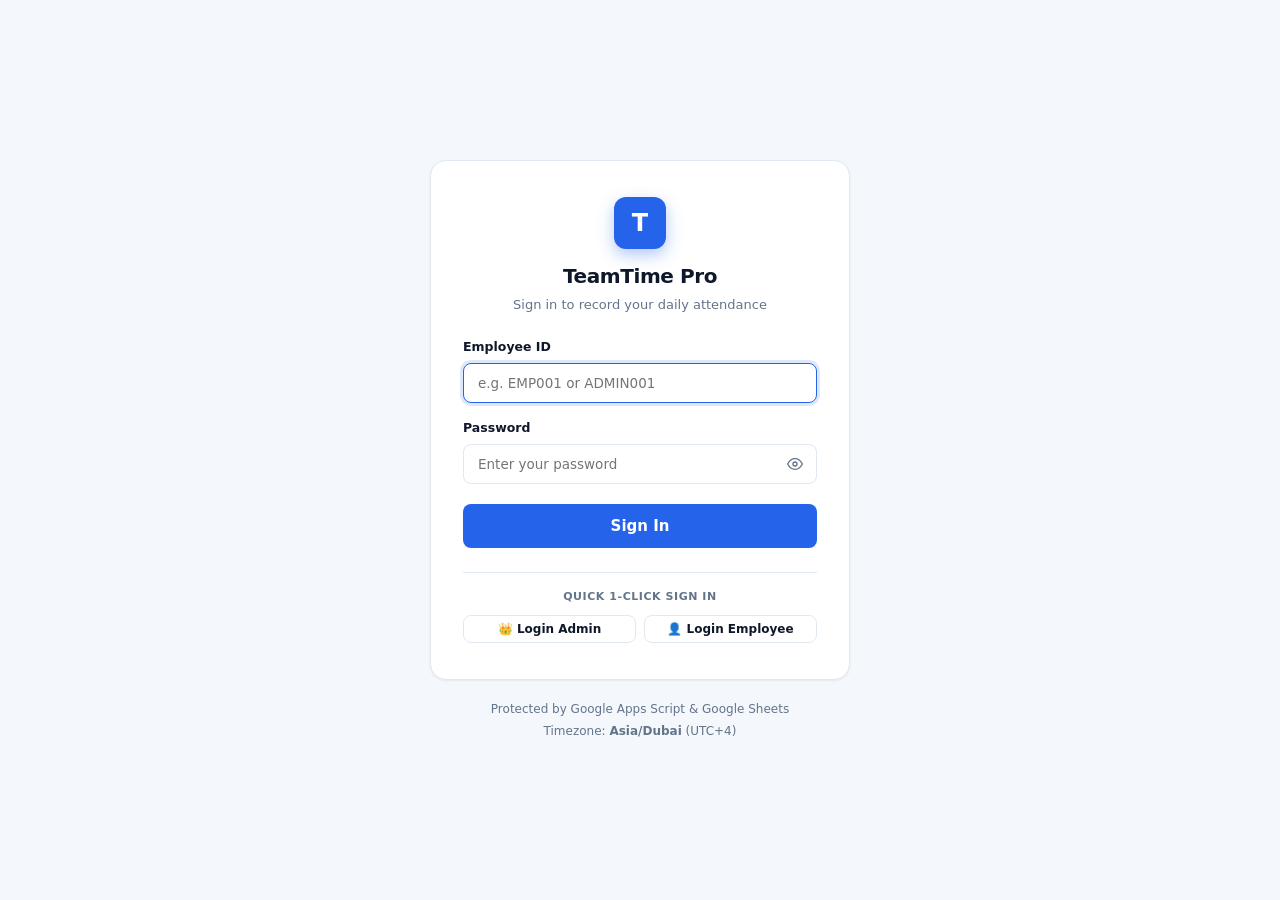
==== index.html @ 84e3328a "Add files via upload" ====
<!DOCTYPE html>
<html lang="en">
<head>
  <meta charset="UTF-8">
  <meta name="viewport" content="width=device-width, initial-scale=1.0">
  <title>Team Login - TeamTime Pro</title>
  <link rel="stylesheet" href="style.css">
</head>
<body class="login-body">
  <div class="login-card-container">
    
    <!-- Apps Script Integration Note -->
    <div id="appsScriptBanner" class="config-banner" style="display:none;">
      <div>
        <strong>Google Apps Script Backend Ready</strong>
        <div style="color:var(--text-muted);font-size:12px;margin-top:2px;">
          Use Admin <code>ADMIN001</code> / <code>AdminPassword@123</code> or Employee <code>EMP001</code> / <code>pass123</code> to test.
        </div>
      </div>
    </div>

    <!-- Main Login Card -->
    <div class="card" id="loginCard">
      <div class="card-body" style="padding: 36px 32px;">
        
        <!-- Logo & Header -->
        <div class="login-header-logo">
          <div class="login-logo-box" id="companyLogo">
            T
          </div>
          <h1>TeamTime Pro</h1>
          <p>Sign in to record your daily attendance</p>
        </div>

        <!-- Error Message Alert -->
        <div id="loginErrorAlert" class="alert-box alert-danger" style="display: none;">
          <svg width="16" height="16" viewBox="0 0 24 24" fill="none" stroke="currentColor" stroke-width="2" stroke-linecap="round" stroke-linejoin="round" style="flex-shrink:0;">
            <circle cx="12" cy="12" r="10"></circle>
            <line x1="12" y1="8" x2="12" y2="12"></line>
            <line x1="12" y1="16" x2="12.01" y2="16"></line>
          </svg>
          <span id="loginErrorMessage">Invalid Employee ID or password</span>
        </div>

        <!-- Login Form -->
        <form id="loginForm" autocomplete="off">
          
          <!-- Employee ID -->
          <div class="form-group">
            <label for="employeeId" class="form-label">Employee ID</label>
            <div class="input-wrapper">
              <input 
                type="text" 
                id="employeeId" 
                name="employeeId" 
                class="form-control" 
                placeholder="e.g. EMP001 or ADMIN001" 
                required 
                autofocus
              >
            </div>
          </div>

          <!-- Password with Show/Hide button -->
          <div class="form-group" style="margin-bottom: 20px;">
            <label for="password" class="form-label">Password</label>
            <div class="input-wrapper">
              <input 
                type="password" 
                id="password" 
                name="password" 
                class="form-control" 
                placeholder="Enter your password" 
                required
              >
              <button 
                type="button" 
                id="togglePasswordBtn" 
                class="input-addon-btn" 
                title="Show/Hide Password"
                aria-label="Toggle password visibility"
              >
                <svg width="16" height="16" viewBox="0 0 24 24" fill="none" stroke="currentColor" stroke-width="2" stroke-linecap="round" stroke-linejoin="round">
                  <path d="M1 12s4-8 11-8 11 8 11 8-4 8-11 8-11-8-11-8z"></path>
                  <circle cx="12" cy="12" r="3"></circle>
                </svg>
              </button>
            </div>
          </div>

          <!-- Submit Button with Loading State -->
          <button type="submit" id="loginSubmitBtn" class="btn btn-primary btn-full btn-lg" style="margin-bottom:16px;">
            <span id="loginBtnSpinner" class="spinner" style="display:none;"></span>
            <span id="loginBtnText">Sign In</span>
          </button>
        </form>

        <!-- Quick 1-Click Demo Login Options -->
        <div style="border-top: 1px solid var(--border-color); padding-top: 16px; margin-top: 8px;">
          <div style="font-size: 11px; font-weight: 700; color: var(--text-muted); text-transform: uppercase; letter-spacing: 0.05em; text-align: center; margin-bottom: 10px;">
            Quick 1-Click Sign In
          </div>
          <div style="display: grid; grid-template-columns: 1fr 1fr; gap: 8px;">
            <button type="button" id="quickLoginAdminBtn" class="btn btn-secondary btn-sm" style="font-size: 12px; justify-content: center;">
              👑 Login Admin
            </button>
            <button type="button" id="quickLoginEmpBtn" class="btn btn-outline btn-sm" style="font-size: 12px; justify-content: center;">
              👤 Login Employee
            </button>
          </div>
        </div>

      </div>
    </div>

    <!-- Secure notice footer -->
    <div style="text-align: center; margin-top: 20px; font-size: 12px; color: var(--text-muted);">
      <span>Protected by Google Apps Script &amp; Google Sheets</span>
      <div style="margin-top: 4px;">Timezone: <strong>Asia/Dubai</strong> (UTC+4)</div>
    </div>

  </div>

  <script src="script.js"></script>
  <script>
    document.addEventListener("DOMContentLoaded", initLoginPage);
  </script>
</body>
</html>
---- style.css ----
/* ==============================================================================
   TEAM ATTENDANCE TRACKER - "GEOMETRIC BALANCE" DESIGN THEME
   Palette: Sidebar #1E293B | Accent #2563EB | Canvas #F4F7FB | Crisp Slate Neutrals
   Typography: Clean sans-serif with font-mono tokens & uppercase geometric labels
   ============================================================================== */

:root {
  /* Geometric Balance Theme Colors */
  --bg-page: #f4f7fb;
  --sidebar-bg: #1e293b;
  --sidebar-border: #334155;
  --sidebar-text: #94a3b8;
  --sidebar-text-hover: #ffffff;
  --sidebar-active-bg: #2563eb;
  --sidebar-active-text: #ffffff;
  
  --primary: #2563eb;
  --primary-hover: #1d4ed8;
  --primary-light: #eff6ff;
  --primary-focus: rgba(37, 99, 235, 0.2);
  --primary-border: #bfdbfe;

  --card-bg: #ffffff;
  --card-border: #e2e8f0;
  --card-header-bg: #f8fafc;
  
  --text-main: #1e293b;
  --text-heading: #0f172a;
  --text-muted: #64748b;
  --text-subtle: #94a3b8;
  
  --border-color: #e2e8f0;
  --border-light: #f1f5f9;
  --border-focus: #2563eb;

  --success: #10b981;
  --success-bg: #ecfdf5;
  --success-border: #a7f3d0;
  --success-text: #065f46;

  --danger: #ef4444;
  --danger-bg: #fef2f2;
  --danger-border: #fecaca;
  --danger-text: #991b1b;

  --warning: #f59e0b;
  --warning-bg: #fffbeb;
  --warning-border: #fde68a;
  --warning-text: #92400e;

  --info: #0284c7;
  --info-bg: #f0f9ff;
  --info-border: #bae6fd;
  --info-text: #075985;

  /* Geometric Radii */
  --radius-xs: 4px;
  --radius-sm: 6px;
  --radius-md: 8px;
  --radius-lg: 12px;
  --radius-xl: 16px;
  --radius-pill: 9999px;

  /* Geometric Shadows */
  --shadow-sm: 0 1px 3px 0 rgba(15, 23, 42, 0.05), 0 1px 2px -1px rgba(15, 23, 42, 0.05);
  --shadow-md: 0 4px 6px -1px rgba(15, 23, 42, 0.07), 0 2px 4px -2px rgba(15, 23, 42, 0.05);
  --shadow-lg: 0 10px 15px -3px rgba(37, 99, 235, 0.15), 0 4px 6px -4px rgba(37, 99, 235, 0.1);
  --shadow-modal: 0 20px 25px -5px rgba(15, 23, 42, 0.15), 0 8px 10px -6px rgba(15, 23, 42, 0.1);

  --font-sans: system-ui, -apple-system, BlinkMacSystemFont, "Segoe UI", Roboto, "Helvetica Neue", Arial, sans-serif;
  --font-mono: ui-monospace, SFMono-Regular, Menlo, Monaco, Consolas, "Liberation Mono", "Courier New", monospace;
  --transition: all 0.16s cubic-bezier(0.4, 0, 0.2, 1);
}

/* Base Reset */
*, *::before, *::after {
  box-sizing: border-box;
  margin: 0;
  padding: 0;
}

html, body {
  min-height: 100vh;
  height: 100%;
  font-family: var(--font-sans);
  background-color: var(--bg-page);
  color: var(--text-main);
  line-height: 1.5;
  font-size: 14px;
  -webkit-font-smoothing: antialiased;
}

a {
  color: var(--primary);
  text-decoration: none;
  transition: var(--transition);
}

a:hover {
  color: var(--primary-hover);
}

button, input, select, textarea {
  font-family: inherit;
  font-size: inherit;
}

/* ==============================================================================
   GEOMETRIC BALANCE LAYOUT: SIDEBAR + MAIN HEADER + CONTENT
   ============================================================================== */

.app-layout {
  display: flex;
  min-height: 100vh;
  width: 100%;
  background-color: var(--bg-page);
}

/* Sidebar Component */
.app-sidebar {
  width: 260px;
  background-color: var(--sidebar-bg);
  display: flex;
  flex-direction: column;
  flex-shrink: 0;
  border-right: 1px solid var(--sidebar-border);
  z-index: 50;
  transition: transform 0.2s ease;
}

.sidebar-brand {
  padding: 24px;
  display: flex;
  align-items: center;
  gap: 12px;
  border-bottom: 1px solid var(--sidebar-border);
}

.brand-icon-box {
  width: 36px;
  height: 36px;
  background-color: var(--primary);
  color: #ffffff;
  border-radius: var(--radius-md);
  display: flex;
  align-items: center;
  justify-content: center;
  font-weight: 700;
  font-size: 16px;
  box-shadow: 0 4px 12px rgba(37, 99, 235, 0.35);
  flex-shrink: 0;
}

.brand-title-group {
  display: flex;
  flex-direction: column;
}

.brand-title {
  color: #ffffff;
  font-weight: 700;
  font-size: 16px;
  letter-spacing: -0.02em;
  line-height: 1.2;
}

.brand-subtitle {
  color: var(--sidebar-text);
  font-size: 11px;
  font-weight: 500;
  letter-spacing: 0.02em;
}

/* Sidebar Navigation */
.sidebar-nav {
  flex: 1;
  padding: 20px 16px;
  display: flex;
  flex-direction: column;
  gap: 6px;
  overflow-y: auto;
}

.sidebar-nav-item,
.admin-nav-tab {
  display: flex;
  align-items: center;
  gap: 12px;
  padding: 10px 14px;
  border-radius: var(--radius-md);
  color: var(--sidebar-text);
  font-weight: 500;
  font-size: 13px;
  background: transparent;
  border: none;
  width: 100%;
  text-align: left;
  cursor: pointer;
  transition: var(--transition);
  text-decoration: none;
}

.sidebar-nav-item:hover,
.admin-nav-tab:hover {
  color: var(--sidebar-text-hover);
  background-color: rgba(255, 255, 255, 0.05);
}

.sidebar-nav-item.active,
.admin-nav-tab.active {
  background-color: var(--sidebar-active-bg);
  color: var(--sidebar-active-text);
  font-weight: 600;
  box-shadow: 0 4px 14px rgba(37, 99, 235, 0.35);
}

/* Geometric Icon Frame Box */
.nav-icon-frame {
  width: 20px;
  height: 20px;
  border: 1.5px solid currentColor;
  border-radius: var(--radius-xs);
  display: flex;
  align-items: center;
  justify-content: center;
  flex-shrink: 0;
  opacity: 0.85;
}

.sidebar-nav-item.active .nav-icon-frame,
.admin-nav-tab.active .nav-icon-frame {
  border-color: rgba(255, 255, 255, 0.6);
  opacity: 1;
}

/* Sidebar Footer / User section */
.sidebar-footer {
  padding: 16px;
  border-top: 1px solid var(--sidebar-border);
  display: flex;
  flex-direction: column;
  gap: 10px;
}

.sidebar-logout-btn {
  display: flex;
  align-items: center;
  justify-content: center;
  gap: 8px;
  width: 100%;
  padding: 9px 12px;
  border: 1px solid rgba(255, 255, 255, 0.15);
  border-radius: var(--radius-md);
  background: transparent;
  color: var(--sidebar-text);
  font-size: 13px;
  font-weight: 500;
  cursor: pointer;
  transition: var(--transition);
}

.sidebar-logout-btn:hover {
  background: rgba(255, 255, 255, 0.08);
  color: #ffffff;
  border-color: rgba(255, 255, 255, 0.3);
}

/* App Main Content Area */
.app-main-pane {
  flex: 1;
  display: flex;
  flex-direction: column;
  min-width: 0;
  overflow-y: auto;
  height: 100vh;
}

/* Topbar Header */
.app-topbar {
  height: 64px;
  background-color: #ffffff;
  border-bottom: 1px solid var(--border-color);
  padding: 0 32px;
  display: flex;
  align-items: center;
  justify-content: space-between;
  position: sticky;
  top: 0;
  z-index: 40;
  flex-shrink: 0;
}

.topbar-left {
  display: flex;
  align-items: center;
  gap: 16px;
}

.topbar-page-title {
  font-size: 18px;
  font-weight: 700;
  color: var(--text-heading);
  letter-spacing: -0.02em;
}

.topbar-right {
  display: flex;
  align-items: center;
  gap: 16px;
}

/* Timezone Pill */
.timezone-pill {
  display: inline-flex;
  align-items: center;
  gap: 6px;
  background-color: var(--border-light);
  border: 1px solid var(--border-color);
  color: var(--text-main);
  font-size: 12px;
  font-weight: 600;
  padding: 5px 12px;
  border-radius: var(--radius-pill);
}

/* Topbar User Profile */
.topbar-user-profile {
  display: flex;
  align-items: center;
  gap: 12px;
}

.user-meta-text {
  text-align: right;
  display: flex;
  flex-direction: column;
}

.user-meta-name {
  font-size: 13px;
  font-weight: 700;
  color: var(--text-heading);
  line-height: 1.2;
}

.user-meta-sub {
  font-size: 11px;
  font-family: var(--font-mono);
  color: var(--text-muted);
}

.user-avatar-disc {
  width: 34px;
  height: 34px;
  border-radius: var(--radius-pill);
  background-color: #e2e8f0;
  color: var(--text-heading);
  font-weight: 700;
  font-size: 13px;
  display: flex;
  align-items: center;
  justify-content: center;
  border: 1px solid #cbd5e1;
}

/* View Switcher Button */
.view-switch-btn {
  display: inline-flex;
  align-items: center;
  gap: 6px;
  padding: 6px 12px;
  background-color: #ffffff;
  border: 1px solid var(--border-color);
  border-radius: var(--radius-md);
  color: var(--text-main);
  font-size: 12px;
  font-weight: 600;
  transition: var(--transition);
}

.view-switch-btn:hover {
  background-color: var(--border-light);
  border-color: #cbd5e1;
}

/* Main Content Workspace */
.main-workspace {
  padding: 28px 32px;
  flex: 1;
  display: flex;
  flex-direction: column;
  gap: 24px;
  max-width: 1440px;
  width: 100%;
  margin: 0 auto;
}

/* Page Section Header */
.page-header {
  display: flex;
  align-items: center;
  justify-content: space-between;
  flex-wrap: wrap;
  gap: 14px;
}

.page-header-title {
  font-size: 22px;
  font-weight: 700;
  color: var(--text-heading);
  letter-spacing: -0.02em;
}

.page-header-subtitle {
  font-size: 13px;
  color: var(--text-muted);
  margin-top: 3px;
}

/* ==============================================================================
   GEOMETRIC METRIC CARDS (4-Column Grid)
   ============================================================================== */

.grid-4 {
  display: grid;
  grid-template-columns: repeat(4, minmax(0, 1fr));
  gap: 20px;
}

.metric-card {
  background-color: #ffffff;
  border: 1px solid var(--card-border);
  border-radius: var(--radius-xl);
  padding: 20px;
  display: flex;
  flex-direction: column;
  justify-content: space-between;
  box-shadow: var(--shadow-sm);
  transition: var(--transition);
}

.metric-card:hover {
  border-color: #cbd5e1;
  box-shadow: var(--shadow-md);
}

.metric-header {
  display: flex;
  align-items: center;
  justify-content: space-between;
  margin-bottom: 12px;
}

.metric-label {
  font-size: 11px;
  font-weight: 700;
  text-transform: uppercase;
  letter-spacing: 0.06em;
  color: var(--text-muted);
}

.metric-icon-small {
  color: var(--text-subtle);
}

.metric-body {
  display: flex;
  align-items: flex-end;
  justify-content: space-between;
}

.metric-value {
  font-size: 30px;
  font-weight: 800;
  color: var(--text-heading);
  letter-spacing: -0.03em;
  line-height: 1;
}

.metric-value-active {
  color: var(--primary);
}

.metric-badge-live {
  display: inline-flex;
  align-items: center;
  gap: 6px;
  font-size: 12px;
  font-weight: 700;
  color: var(--primary);
}

.live-pulse-dot {
  width: 8px;
  height: 8px;
  border-radius: 50%;
  background-color: var(--primary);
  box-shadow: 0 0 0 3px rgba(37, 99, 235, 0.25);
  animation: pulse-dot 1.8s infinite ease-in-out;
}

.metric-subtext {
  font-size: 12px;
  font-weight: 600;
  color: var(--text-muted);
}

.metric-subtext-green {
  color: var(--success);
  font-size: 12px;
  font-weight: 700;
}

/* ==============================================================================
   GEOMETRIC DATA CARDS & TABLES
   ============================================================================== */

.card {
  background-color: #ffffff;
  border: 1px solid var(--card-border);
  border-radius: var(--radius-xl);
  box-shadow: var(--shadow-sm);
  overflow: hidden;
}

.card-header {
  padding: 18px 24px;
  border-bottom: 1px solid var(--border-color);
  display: flex;
  align-items: center;
  justify-content: space-between;
  background-color: #ffffff;
}

.card-title {
  font-size: 15px;
  font-weight: 700;
  color: var(--text-heading);
  display: flex;
  align-items: center;
  gap: 8px;
}

.card-body {
  padding: 24px;
}

/* Table Toolbar / Filters Bar */
.table-toolbar {
  padding: 16px 20px;
  border-bottom: 1px solid var(--border-color);
  display: flex;
  align-items: center;
  justify-content: space-between;
  gap: 16px;
  flex-wrap: wrap;
  background-color: #ffffff;
}

.filters-group {
  display: flex;
  align-items: center;
  gap: 12px;
  flex-wrap: wrap;
  flex: 1;
}

.search-input-box {
  position: relative;
  min-width: 260px;
  max-width: 360px;
  width: 100%;
}

.search-input-box input {
  padding-left: 36px;
}

.search-icon-pos {
  position: absolute;
  left: 12px;
  top: 50%;
  transform: translateY(-50%);
  color: var(--text-muted);
  pointer-events: none;
}

/* Data Table */
.table-responsive {
  width: 100%;
  overflow-x: auto;
}

.data-table {
  width: 100%;
  border-collapse: collapse;
  text-align: left;
  font-size: 13.5px;
}

.data-table thead {
  background-color: var(--card-header-bg);
  position: sticky;
  top: 0;
  z-index: 10;
}

.data-table th {
  padding: 14px 20px;
  font-size: 11px;
  font-weight: 700;
  text-transform: uppercase;
  letter-spacing: 0.05em;
  color: var(--text-muted);
  border-bottom: 1px solid var(--border-color);
  white-space: nowrap;
}

.data-table td {
  padding: 14px 20px;
  border-bottom: 1px solid var(--border-light);
  color: var(--text-main);
  vertical-align: middle;
}

.data-table tbody tr {
  transition: background-color 0.12s ease;
}

.data-table tbody tr:hover {
  background-color: rgba(239, 246, 255, 0.6);
}

.data-table tbody tr:last-child td {
  border-bottom: none;
}

/* Monospace Code Elements */
.font-mono-tag {
  font-family: var(--font-mono);
  font-weight: 600;
  font-size: 13px;
  color: var(--text-heading);
}

/* ==============================================================================
   GEOMETRIC PILLS & STATUS BADGES
   ============================================================================== */

.badge {
  display: inline-flex;
  align-items: center;
  gap: 6px;
  padding: 4px 10px;
  border-radius: var(--radius-pill);
  font-size: 10.5px;
  font-weight: 700;
  text-transform: uppercase;
  letter-spacing: 0.05em;
  white-space: nowrap;
}

.badge-dot {
  width: 6px;
  height: 6px;
  border-radius: 50%;
}

.badge-logged-in {
  background-color: #dbeafe;
  color: #1d4ed8;
}
.badge-logged-in .badge-dot {
  background-color: #2563eb;
  animation: pulse-dot 1.8s infinite ease-in-out;
}

.badge-logged-out {
  background-color: #f1f5f9;
  color: #475569;
}
.badge-logged-out .badge-dot {
  background-color: #94a3b8;
}

.badge-active {
  background-color: #dcfce7;
  color: #15803d;
}
.badge-active .badge-dot {
  background-color: #16a34a;
}

.badge-inactive {
  background-color: #fee2e2;
  color: #b91c1c;
}
.badge-inactive .badge-dot {
  background-color: #dc2626;
}

.badge-role-admin {
  background-color: #f3e8ff;
  color: #7e22ce;
}

.badge-role-employee {
  background-color: #f1f5f9;
  color: #334155;
}

@keyframes pulse-dot {
  0%, 100% { transform: scale(1); opacity: 1; }
  50% { transform: scale(1.3); opacity: 0.7; }
}

/* ==============================================================================
   EMPLOYEE DASHBOARD SPECIFIC CARDS
   ============================================================================== */

.grid-2 {
  display: grid;
  grid-template-columns: repeat(2, minmax(0, 1fr));
  gap: 24px;
}

.status-display-card {
  background-color: #ffffff;
  border: 1px solid var(--card-border);
  border-radius: var(--radius-xl);
  padding: 24px;
  box-shadow: var(--shadow-sm);
  display: flex;
  flex-direction: column;
  justify-content: space-between;
}

.status-card-header-label {
  font-size: 11px;
  font-weight: 700;
  text-transform: uppercase;
  letter-spacing: 0.06em;
  color: var(--text-muted);
  margin-bottom: 12px;
}

.status-indicator-large {
  display: flex;
  align-items: center;
  gap: 12px;
  margin-bottom: 20px;
}

.status-indicator-large .badge {
  font-size: 13px;
  padding: 6px 14px;
}

.status-details-grid {
  display: grid;
  grid-template-columns: 1fr 1fr;
  gap: 16px;
  border-top: 1px solid var(--border-light);
  padding-top: 16px;
  margin-bottom: 20px;
}

.status-detail-item span {
  font-size: 11px;
  font-weight: 600;
  text-transform: uppercase;
  color: var(--text-muted);
  display: block;
}

.status-detail-item strong {
  font-size: 15px;
  font-weight: 700;
  color: var(--text-heading);
  margin-top: 3px;
  display: block;
}

/* Working Timer Dark Geometric Card */
.working-timer-card {
  background-color: #1e293b;
  border: 1px solid #334155;
  color: #ffffff;
  border-radius: var(--radius-xl);
  padding: 24px;
  box-shadow: var(--shadow-md);
  display: flex;
  flex-direction: column;
  justify-content: space-between;
}

.timer-header-label {
  font-size: 11px;
  font-weight: 700;
  text-transform: uppercase;
  letter-spacing: 0.06em;
  color: #94a3b8;
  display: flex;
  align-items: center;
  justify-content: space-between;
}

.timer-digits {
  font-family: var(--font-mono);
  font-size: 44px;
  font-weight: 700;
  color: #ffffff;
  letter-spacing: 0.04em;
  line-height: 1.1;
  margin: 16px 0;
}

.timer-subtext {
  font-size: 12px;
  color: #94a3b8;
  line-height: 1.4;
}

/* ==============================================================================
   GEOMETRIC BUTTONS & FORM CONTROLS
   ============================================================================== */

.btn {
  display: inline-flex;
  align-items: center;
  justify-content: center;
  gap: 8px;
  padding: 9px 18px;
  border-radius: var(--radius-md);
  font-size: 13.5px;
  font-weight: 700;
  cursor: pointer;
  border: 1px solid transparent;
  transition: var(--transition);
  white-space: nowrap;
  text-decoration: none;
}

.btn-primary {
  background-color: var(--primary);
  color: #ffffff;
}

.btn-primary:hover {
  background-color: var(--primary-hover);
  box-shadow: 0 4px 12px rgba(37, 99, 235, 0.35);
}

.btn-secondary {
  background-color: #ffffff;
  border-color: var(--border-color);
  color: var(--text-heading);
}

.btn-secondary:hover {
  background-color: var(--border-light);
  border-color: #cbd5e1;
}

.btn-danger {
  background-color: var(--danger);
  color: #ffffff;
}

.btn-danger:hover {
  background-color: #dc2626;
  box-shadow: 0 4px 12px rgba(239, 68, 68, 0.35);
}

.btn-outline {
  background-color: transparent;
  border-color: var(--border-color);
  color: var(--text-heading);
}

.btn-outline:hover {
  background-color: var(--border-light);
}

.btn-sm {
  padding: 6px 12px;
  font-size: 12px;
}

.btn-lg {
  padding: 12px 24px;
  font-size: 15px;
}

.btn-full {
  width: 100%;
}

.btn:disabled {
  opacity: 0.55;
  cursor: not-allowed;
  pointer-events: none;
}

/* Forms & Inputs */
.form-group {
  margin-bottom: 16px;
}

.form-label {
  display: block;
  font-size: 12.5px;
  font-weight: 700;
  color: var(--text-heading);
  margin-bottom: 6px;
}

.input-wrapper {
  position: relative;
  display: flex;
  align-items: center;
}

.form-control {
  width: 100%;
  height: 40px;
  padding: 8px 14px;
  background-color: #ffffff;
  border: 1px solid var(--border-color);
  border-radius: var(--radius-md);
  color: var(--text-heading);
  font-size: 13.5px;
  outline: none;
  transition: var(--transition);
}

.form-control:focus {
  border-color: var(--primary);
  box-shadow: 0 0 0 3px rgba(37, 99, 235, 0.15);
}

.input-addon-btn {
  position: absolute;
  right: 10px;
  background: transparent;
  border: none;
  color: var(--text-muted);
  cursor: pointer;
  display: flex;
  align-items: center;
  justify-content: center;
  padding: 4px;
}

.input-addon-btn:hover {
  color: var(--text-heading);
}

/* ==============================================================================
   LOGIN PAGE SPECIFIC LAYOUT
   ============================================================================== */

.login-body {
  min-height: 100vh;
  display: flex;
  align-items: center;
  justify-content: center;
  background-color: var(--bg-page);
  padding: 24px;
}

.login-card-container {
  width: 100%;
  max-width: 420px;
}

.login-header-logo {
  text-align: center;
  margin-bottom: 24px;
}

.login-logo-box {
  width: 52px;
  height: 52px;
  background-color: var(--primary);
  color: #ffffff;
  border-radius: var(--radius-lg);
  display: inline-flex;
  align-items: center;
  justify-content: center;
  font-size: 24px;
  font-weight: 700;
  box-shadow: 0 6px 16px rgba(37, 99, 235, 0.35);
  margin-bottom: 12px;
}

.login-header-logo h1 {
  font-size: 20px;
  font-weight: 800;
  color: var(--text-heading);
  letter-spacing: -0.02em;
}

.login-header-logo p {
  font-size: 13px;
  color: var(--text-muted);
  margin-top: 4px;
}

/* Alert Boxes */
.alert-box {
  padding: 12px 16px;
  border-radius: var(--radius-md);
  font-size: 13px;
  margin-bottom: 16px;
  display: flex;
  align-items: flex-start;
  gap: 10px;
  line-height: 1.4;
}

.alert-danger {
  background-color: var(--danger-bg);
  border: 1px solid var(--danger-border);
  color: var(--danger-text);
}

.alert-success {
  background-color: var(--success-bg);
  border: 1px solid var(--success-border);
  color: var(--success-text);
}

.alert-warning {
  background-color: var(--warning-bg);
  border: 1px solid var(--warning-border);
  color: var(--warning-text);
}

.alert-info {
  background-color: var(--info-bg);
  border: 1px solid var(--info-border);
  color: var(--info-text);
}

.config-banner {
  background-color: #ffffff;
  border: 1px solid var(--card-border);
  border-left: 4px solid var(--primary);
  border-radius: var(--radius-md);
  padding: 12px 16px;
  margin-bottom: 20px;
  font-size: 13px;
  box-shadow: var(--shadow-sm);
}

/* Modals */
.modal-backdrop {
  position: fixed;
  inset: 0;
  background: rgba(15, 23, 42, 0.65);
  backdrop-filter: blur(2px);
  display: flex;
  align-items: center;
  justify-content: center;
  padding: 20px;
  z-index: 100;
  opacity: 0;
  visibility: hidden;
  transition: opacity 0.2s ease, visibility 0.2s ease;
}

.modal-backdrop.open {
  opacity: 1;
  visibility: visible;
}

.modal-container {
  background-color: #ffffff;
  border-radius: var(--radius-xl);
  box-shadow: var(--shadow-modal);
  width: 100%;
  max-width: 500px;
  max-height: 90vh;
  display: flex;
  flex-direction: column;
  transform: scale(0.97);
  transition: transform 0.2s ease;
  overflow: hidden;
  border: 1px solid var(--border-color);
}

.modal-backdrop.open .modal-container {
  transform: scale(1);
}

.modal-header {
  padding: 18px 24px;
  border-bottom: 1px solid var(--border-color);
  display: flex;
  align-items: center;
  justify-content: space-between;
}

.modal-header h3 {
  font-size: 16px;
  font-weight: 700;
  color: var(--text-heading);
}

.modal-close-btn {
  background: transparent;
  border: none;
  font-size: 22px;
  line-height: 1;
  color: var(--text-muted);
  cursor: pointer;
  padding: 4px;
}

.modal-close-btn:hover {
  color: var(--text-heading);
}

.modal-body {
  padding: 24px;
  overflow-y: auto;
}

.modal-footer {
  padding: 16px 24px;
  border-top: 1px solid var(--border-color);
  display: flex;
  align-items: center;
  justify-content: flex-end;
  gap: 10px;
  background-color: var(--card-header-bg);
}

/* Spinner */
.spinner {
  display: inline-block;
  width: 16px;
  height: 16px;
  border: 2px solid rgba(255, 255, 255, 0.3);
  border-radius: 50%;
  border-top-color: #ffffff;
  animation: spin 0.7s linear infinite;
}

.spinner-primary {
  border-color: rgba(37, 99, 235, 0.2);
  border-top-color: var(--primary);
}

@keyframes spin {
  to { transform: rotate(360deg); }
}

/* Empty State Box */
.empty-state-box {
  text-align: center;
  padding: 48px 24px;
}

.empty-state-icon {
  font-size: 36px;
  margin-bottom: 12px;
}

.empty-state-box h4 {
  font-size: 15px;
  font-weight: 700;
  color: var(--text-heading);
  margin-bottom: 4px;
}

.empty-state-box p {
  font-size: 13px;
  color: var(--text-muted);
}

/* Mobile Responsive */
@media (max-width: 1024px) {
  .grid-4 {
    grid-template-columns: repeat(2, minmax(0, 1fr));
  }
}

@media (max-width: 768px) {
  .app-layout {
    flex-direction: column;
  }

  .app-sidebar {
    width: 100%;
    border-right: none;
    border-bottom: 1px solid var(--sidebar-border);
  }

  .sidebar-nav {
    flex-direction: row;
    overflow-x: auto;
    padding: 12px 16px;
  }

  .sidebar-footer {
    display: none;
  }

  .app-topbar {
    padding: 0 16px;
  }

  .main-workspace {
    padding: 20px 16px;
  }

  .grid-4, .grid-2 {
    grid-template-columns: 1fr;
  }

  .timezone-pill {
    display: none;
  }
}
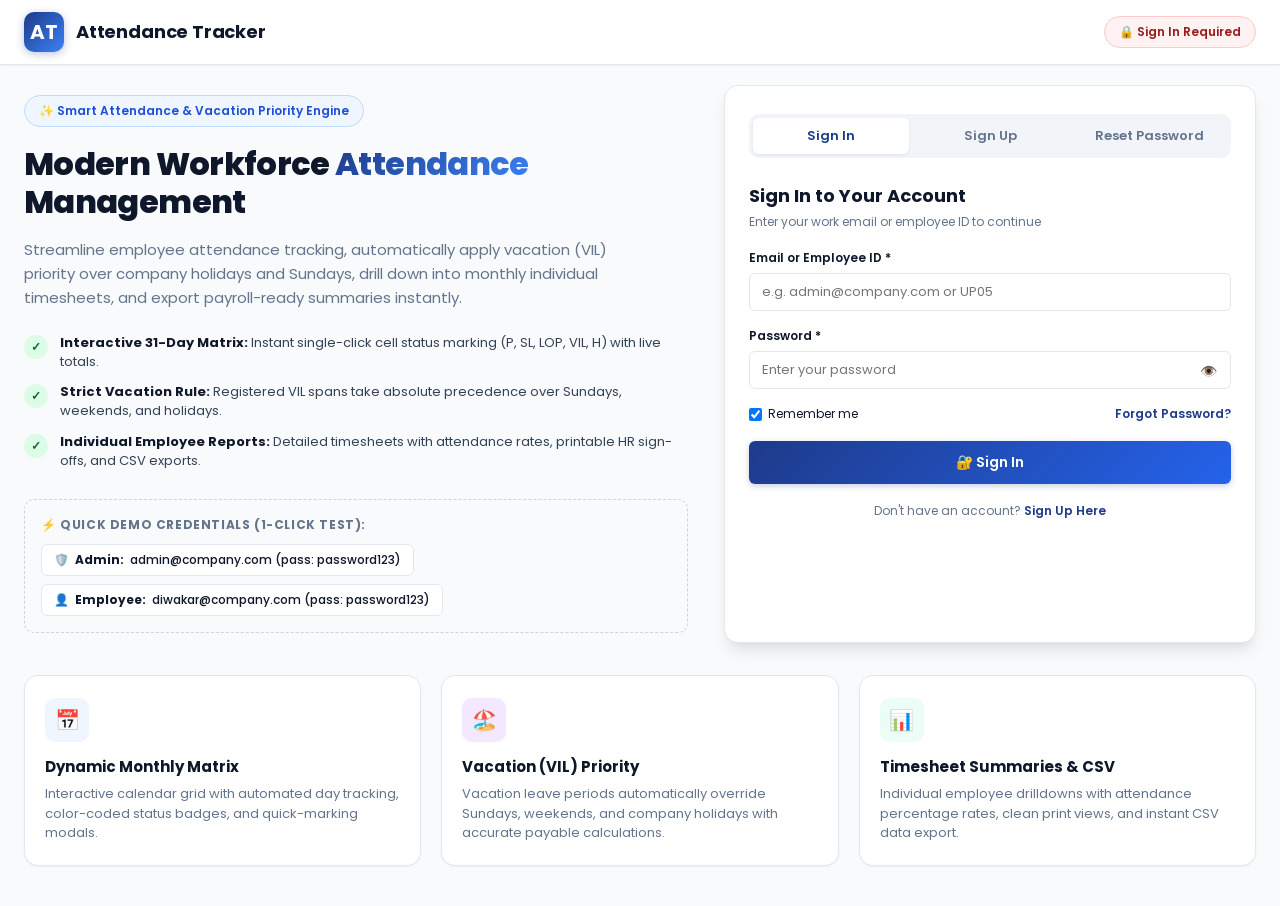
==== commit fd6b9370: "Add files via upload" ====
--- a/index.html
+++ b/index.html
@@ -1,129 +1,738 @@
 <!DOCTYPE html>
 <html lang="en">
 <head>
-  <meta charset="UTF-8">
-  <meta name="viewport" content="width=device-width, initial-scale=1.0">
-  <title>Team Login - TeamTime Pro</title>
-  <link rel="stylesheet" href="style.css">
+  <meta charset="UTF-8" />
+  <meta name="viewport" content="width=device-width, initial-scale=1.0" />
+  <title>Attendance Tracker</title>
+  <meta name="description" content="Employee Attendance Tracker with Vacation Priority, Monthly Matrix, and Payroll Summaries." />
+  
+  <!-- Google Fonts: Poppins -->
+  <link rel="preconnect" href="https://fonts.googleapis.com" />
+  <link rel="preconnect" href="https://fonts.gstatic.com" crossorigin />
+  <link href="https://fonts.googleapis.com/css2?family=Poppins:ital,wght@0,300;0,400;0,500;0,600;0,700;0,800;1,400&display=swap" rel="stylesheet" />
+  
+  <!-- Application Stylesheet -->
+  <link rel="stylesheet" href="style.css" />
 </head>
-<body class="login-body">
-  <div class="login-card-container">
-    
-    <!-- Apps Script Integration Note -->
-    <div id="appsScriptBanner" class="config-banner" style="display:none;">
-      <div>
-        <strong>Google Apps Script Backend Ready</strong>
-        <div style="color:var(--text-muted);font-size:12px;margin-top:2px;">
-          Use Admin <code>ADMIN001</code> / <code>AdminPassword@123</code> or Employee <code>EMP001</code> / <code>pass123</code> to test.
-        </div>
+<body>
+
+  <!-- Toast Container for 3-Second Feedback -->
+  <div id="toastContainer" class="toast-container" aria-live="polite"></div>
+
+  <!-- Print Only Header -->
+  <div class="print-header">
+    <h1 style="font-size: 18px; font-weight: 700; margin-bottom: 4px;">Employee Monthly Attendance Register</h1>
+    <p id="printMonthTitle" style="font-size: 12px; color: #475569;"></p>
+  </div>
+
+  <!-- Top App Navigation Header -->
+  <header class="app-header">
+    <div class="header-inner">
+      <div class="brand-section" id="brandHomeBtn" style="cursor: pointer;" title="Attendance Tracker Home">
+        <div class="brand-icon">AT</div>
+        <div class="brand-info">
+          <h1>Attendance Tracker</h1>
+        </div>
+      </div>
+
+      <div class="action-group" id="headerAuthSection">
+        <!-- Rendered by script.js: Active user chip or Sign In button -->
       </div>
     </div>
-
-    <!-- Main Login Card -->
-    <div class="card" id="loginCard">
-      <div class="card-body" style="padding: 36px 32px;">
+  </header>
+
+  <!-- Navigation Tabs Bar (Shown only when logged in) -->
+  <nav class="nav-tabs hidden" id="mainNavTabs" aria-label="Main Navigation">
+    <div class="nav-tabs-inner">
+      <button class="tab-btn active" data-tab="matrix">
+        📅 Attendance Matrix
+      </button>
+      <button class="tab-btn" data-tab="employees">
+        👥 Employees <span class="tab-badge" id="empCountBadge">0</span>
+      </button>
+      <button class="tab-btn" data-tab="vacations">
+        🏖️ Vacation Tracker <span class="tab-badge" id="vacCountBadge">0</span>
+      </button>
+      <button class="tab-btn" data-tab="holidays">
+        🎉 Holidays <span class="tab-badge" id="holCountBadge">0</span>
+      </button>
+      <button class="tab-btn" data-tab="reports">
+        📊 Monthly Summaries
+      </button>
+    </div>
+  </nav>
+
+  <!-- Main Content Wrapper -->
+  <main class="main-wrapper">
+
+    <!-- Top Month Control & Action Bar (Visible for Tracker Dashboard Views) -->
+    <section class="control-bar no-print" id="dashboardControlBar">
+      <div class="month-navigator">
+        <button id="prevMonthBtn" class="icon-btn" title="Previous Month">◀</button>
+        <div class="month-label-btn" id="currentMonthDisplay">August 2026</div>
+        <button id="nextMonthBtn" class="icon-btn" title="Next Month">▶</button>
+        <button id="todayBtn" class="btn btn-secondary btn-sm">Current Month</button>
+      </div>
+
+      <div class="action-group">
+        <button id="bulkMarkBtn" class="btn btn-secondary">
+          ⚡ Bulk Mark Date
+        </button>
+        <button id="exportCsvBtn" class="btn btn-secondary">
+          📥 Export CSV
+        </button>
+      </div>
+    </section>
+
+    <!-- Monthly Summary Metric Cards -->
+    <section class="metrics-grid no-print" id="dashboardMetricsGrid">
+      <div class="metric-card">
+        <div class="metric-info">
+          <h4>Present (P)</h4>
+          <div class="value" id="metricPresentCount">0</div>
+        </div>
+        <div class="metric-icon p">P</div>
+      </div>
+
+      <div class="metric-card">
+        <div class="metric-info">
+          <h4>Sick Leave (SL)</h4>
+          <div class="value" id="metricSlCount">0</div>
+        </div>
+        <div class="metric-icon sl">SL</div>
+      </div>
+
+      <div class="metric-card">
+        <div class="metric-info">
+          <h4>Loss of Pay (LOP)</h4>
+          <div class="value" id="metricLopCount">0</div>
+        </div>
+        <div class="metric-icon lop">LOP</div>
+      </div>
+
+      <div class="metric-card">
+        <div class="metric-info">
+          <h4>Vacation (VIL)</h4>
+          <div class="value" id="metricVilCount">0</div>
+        </div>
+        <div class="metric-icon vil">VIL</div>
+      </div>
+
+      <div class="metric-card">
+        <div class="metric-info">
+          <h4>Holiday (H)</h4>
+          <div class="value" id="metricHolidayCount">0</div>
+        </div>
+        <div class="metric-icon h">H</div>
+      </div>
+    </section>
+
+    <!-- Legend Bar -->
+    <section class="legend-bar no-print" id="dashboardLegendBar">
+      <span class="legend-title">Calculation Hierarchy:</span>
+      <div class="legend-item"><span class="status-badge VIL">VIL</span> 1. Vacation (Overrides Holidays & Sundays)</div>
+      <div class="legend-item"><span class="status-badge SL">SL</span> / <span class="status-badge LOP">LOP</span> 2. Saved Attendance</div>
+      <div class="legend-item"><span class="status-badge H">H</span> 3. Holiday / Sunday (H)</div>
+      <div class="legend-item"><span class="status-badge P">P</span> 4. Normal Working Day</div>
+    </section>
+
+    <!-- ========================================================================= -->
+    <!-- VIEW 0: HOME LANDING & AUTH PORTAL (LOGIN / SIGNUP / RESET PASSWORD) -->
+    <!-- ========================================================================= -->
+    <section id="view-home" class="view-section hidden">
+      <div class="home-container">
         
-        <!-- Logo & Header -->
-        <div class="login-header-logo">
-          <div class="login-logo-box" id="companyLogo">
-            T
-          </div>
-          <h1>TeamTime Pro</h1>
-          <p>Sign in to record your daily attendance</p>
-        </div>
-
-        <!-- Error Message Alert -->
-        <div id="loginErrorAlert" class="alert-box alert-danger" style="display: none;">
-          <svg width="16" height="16" viewBox="0 0 24 24" fill="none" stroke="currentColor" stroke-width="2" stroke-linecap="round" stroke-linejoin="round" style="flex-shrink:0;">
-            <circle cx="12" cy="12" r="10"></circle>
-            <line x1="12" y1="8" x2="12" y2="12"></line>
-            <line x1="12" y1="16" x2="12.01" y2="16"></line>
-          </svg>
-          <span id="loginErrorMessage">Invalid Employee ID or password</span>
-        </div>
-
-        <!-- Login Form -->
-        <form id="loginForm" autocomplete="off">
+        <!-- Hero Section + Auth Card -->
+        <div class="home-hero-grid">
           
-          <!-- Employee ID -->
-          <div class="form-group">
-            <label for="employeeId" class="form-label">Employee ID</label>
-            <div class="input-wrapper">
-              <input 
-                type="text" 
-                id="employeeId" 
-                name="employeeId" 
-                class="form-control" 
-                placeholder="e.g. EMP001 or ADMIN001" 
-                required 
-                autofocus
-              >
+          <!-- Left Hero Description -->
+          <div class="hero-content-left">
+            <div class="hero-pill-badge">
+              ✨ Smart Attendance & Vacation Priority Engine
             </div>
-          </div>
-
-          <!-- Password with Show/Hide button -->
-          <div class="form-group" style="margin-bottom: 20px;">
-            <label for="password" class="form-label">Password</label>
-            <div class="input-wrapper">
-              <input 
-                type="password" 
-                id="password" 
-                name="password" 
-                class="form-control" 
-                placeholder="Enter your password" 
-                required
-              >
-              <button 
-                type="button" 
-                id="togglePasswordBtn" 
-                class="input-addon-btn" 
-                title="Show/Hide Password"
-                aria-label="Toggle password visibility"
-              >
-                <svg width="16" height="16" viewBox="0 0 24 24" fill="none" stroke="currentColor" stroke-width="2" stroke-linecap="round" stroke-linejoin="round">
-                  <path d="M1 12s4-8 11-8 11 8 11 8-4 8-11 8-11-8-11-8z"></path>
-                  <circle cx="12" cy="12" r="3"></circle>
-                </svg>
-              </button>
+
+            <h2 class="hero-title">
+              Modern Workforce <span>Attendance</span> Management
+            </h2>
+
+            <p class="hero-description">
+              Streamline employee attendance tracking, automatically apply vacation (VIL) priority over company holidays and Sundays, drill down into monthly individual timesheets, and export payroll-ready summaries instantly.
+            </p>
+
+            <div class="hero-features-list">
+              <div class="hero-feature-item">
+                <div class="feature-check-icon">✓</div>
+                <p><strong>Interactive 31-Day Matrix:</strong> Instant single-click cell status marking (P, SL, LOP, VIL, H) with live totals.</p>
+              </div>
+              <div class="hero-feature-item">
+                <div class="feature-check-icon">✓</div>
+                <p><strong>Strict Vacation Rule:</strong> Registered VIL spans take absolute precedence over Sundays, weekends, and holidays.</p>
+              </div>
+              <div class="hero-feature-item">
+                <div class="feature-check-icon">✓</div>
+                <p><strong>Individual Employee Reports:</strong> Detailed timesheets with attendance rates, printable HR sign-offs, and CSV exports.</p>
+              </div>
             </div>
-          </div>
-
-          <!-- Submit Button with Loading State -->
-          <button type="submit" id="loginSubmitBtn" class="btn btn-primary btn-full btn-lg" style="margin-bottom:16px;">
-            <span id="loginBtnSpinner" class="spinner" style="display:none;"></span>
-            <span id="loginBtnText">Sign In</span>
-          </button>
-        </form>
-
-        <!-- Quick 1-Click Demo Login Options -->
-        <div style="border-top: 1px solid var(--border-color); padding-top: 16px; margin-top: 8px;">
-          <div style="font-size: 11px; font-weight: 700; color: var(--text-muted); text-transform: uppercase; letter-spacing: 0.05em; text-align: center; margin-bottom: 10px;">
-            Quick 1-Click Sign In
-          </div>
-          <div style="display: grid; grid-template-columns: 1fr 1fr; gap: 8px;">
-            <button type="button" id="quickLoginAdminBtn" class="btn btn-secondary btn-sm" style="font-size: 12px; justify-content: center;">
-              👑 Login Admin
-            </button>
-            <button type="button" id="quickLoginEmpBtn" class="btn btn-outline btn-sm" style="font-size: 12px; justify-content: center;">
-              👤 Login Employee
-            </button>
-          </div>
-        </div>
-
+
+            <!-- Demo Quick-Fill Credentials Box -->
+            <div class="demo-accounts-box">
+              <h4>⚡ Quick Demo Credentials (1-Click Test):</h4>
+              <div class="demo-pills-row">
+                <button type="button" class="demo-pill-btn" onclick="quickFillDemo('admin')">
+                  🛡️ <strong>Admin:</strong> admin@company.com (pass: password123)
+                </button>
+                <button type="button" class="demo-pill-btn" onclick="quickFillDemo('employee')">
+                  👤 <strong>Employee:</strong> diwakar@company.com (pass: password123)
+                </button>
+              </div>
+            </div>
+          </div>
+
+          <!-- Right Auth Card -->
+          <div class="auth-card" id="authCardElement">
+            
+            <!-- When Logged In View -->
+            <div id="authLoggedInView" class="logged-in-welcome-card hidden">
+              <div class="logged-in-avatar-large" id="welcomeUserAvatar">AT</div>
+              <h3 style="font-size:20px; font-weight:700; color:var(--text-main); margin-bottom:4px;" id="welcomeUserName">Welcome Back!</h3>
+              <p style="font-size:13px; color:var(--text-muted); margin-bottom:20px;" id="welcomeUserEmail">Logged in securely</p>
+
+              <div style="display:flex; flex-direction:column; gap:10px;">
+                <button class="btn btn-primary" onclick="switchTab('matrix')" style="width:100%; padding:12px;">
+                  📅 Open Attendance Matrix
+                </button>
+                <button class="btn btn-secondary" onclick="switchTab('reports')" style="width:100%; padding:10px;">
+                  📊 View Monthly Reports
+                </button>
+                <button class="btn btn-danger btn-sm" onclick="handleSignOut()" style="margin-top:10px;">
+                  🚪 Sign Out
+                </button>
+              </div>
+            </div>
+
+            <!-- When Logged Out Form Views -->
+            <div id="authFormsContainer">
+              
+              <!-- Tab Switcher -->
+              <div class="auth-nav-tabs">
+                <button type="button" class="auth-nav-btn active" data-auth-tab="signin" id="tabBtnSignIn">
+                  Sign In
+                </button>
+                <button type="button" class="auth-nav-btn" data-auth-tab="signup" id="tabBtnSignUp">
+                  Sign Up
+                </button>
+                <button type="button" class="auth-nav-btn" data-auth-tab="reset" id="tabBtnReset">
+                  Reset Password
+                </button>
+              </div>
+
+              <!-- 1. SIGN IN FORM -->
+              <form id="authSignInForm" class="auth-form-panel">
+                <h3 class="auth-form-title">Sign In to Your Account</h3>
+                <p class="auth-form-subtitle">Enter your work email or employee ID to continue</p>
+
+                <div class="form-group">
+                  <label for="loginIdentifier">Email or Employee ID *</label>
+                  <input type="text" id="loginIdentifier" class="form-control" placeholder="e.g. admin@company.com or UP05" required autocomplete="username" />
+                </div>
+
+                <div class="form-group form-group-relative">
+                  <label for="loginPassword">Password *</label>
+                  <input type="password" id="loginPassword" class="form-control" placeholder="Enter your password" required autocomplete="current-password" />
+                  <button type="button" class="password-toggle-btn" onclick="togglePasswordVisibility('loginPassword')" title="Show/Hide Password">👁️</button>
+                </div>
+
+                <div class="auth-row-remember">
+                  <label class="checkbox-label">
+                    <input type="checkbox" id="loginRememberMe" checked />
+                    <span>Remember me</span>
+                  </label>
+                  <button type="button" class="auth-link" onclick="switchAuthTab('reset')">
+                    Forgot Password?
+                  </button>
+                </div>
+
+                <button type="submit" class="btn-auth-submit">
+                  🔐 Sign In
+                </button>
+
+                <div class="auth-switch-footer">
+                  Don't have an account? 
+                  <button type="button" class="auth-link" onclick="switchAuthTab('signup')">Sign Up Here</button>
+                </div>
+              </form>
+
+              <!-- 2. SIGN UP FORM -->
+              <form id="authSignUpForm" class="auth-form-panel hidden">
+                <h3 class="auth-form-title">Create New Account</h3>
+                <p class="auth-form-subtitle">Register to manage or view attendance</p>
+
+                <div class="form-group">
+                  <label for="signupFullName">Full Name *</label>
+                  <input type="text" id="signupFullName" class="form-control" placeholder="e.g. Sarah Jenkins" required />
+                </div>
+
+                <div class="form-row">
+                  <div class="form-group">
+                    <label for="signupEmpId">Employee ID *</label>
+                    <input type="text" id="signupEmpId" class="form-control" placeholder="e.g. UP99" required />
+                  </div>
+                  <div class="form-group">
+                    <label for="signupRole">Role *</label>
+                    <select id="signupRole" class="form-control" required>
+                      <option value="Administrator">Administrator</option>
+                      <option value="HR Manager">HR Manager</option>
+                      <option value="Department Lead">Department Lead</option>
+                      <option value="Employee" selected>Employee</option>
+                    </select>
+                  </div>
+                </div>
+
+                <div class="form-group">
+                  <label for="signupEmail">Work Email *</label>
+                  <input type="email" id="signupEmail" class="form-control" placeholder="name@company.com" required autocomplete="email" />
+                </div>
+
+                <div class="form-row">
+                  <div class="form-group form-group-relative">
+                    <label for="signupPassword">Password *</label>
+                    <input type="password" id="signupPassword" class="form-control" placeholder="Min. 6 chars" required autocomplete="new-password" minlength="6" />
+                    <button type="button" class="password-toggle-btn" onclick="togglePasswordVisibility('signupPassword')">👁️</button>
+                  </div>
+                  <div class="form-group form-group-relative">
+                    <label for="signupConfirmPassword">Confirm *</label>
+                    <input type="password" id="signupConfirmPassword" class="form-control" placeholder="Repeat password" required autocomplete="new-password" minlength="6" />
+                    <button type="button" class="password-toggle-btn" onclick="togglePasswordVisibility('signupConfirmPassword')">👁️</button>
+                  </div>
+                </div>
+
+                <button type="submit" class="btn-auth-submit">
+                  ✨ Create Account
+                </button>
+
+                <div class="auth-switch-footer">
+                  Already registered? 
+                  <button type="button" class="auth-link" onclick="switchAuthTab('signin')">Sign In</button>
+                </div>
+              </form>
+
+              <!-- 3. RESET PASSWORD FORM -->
+              <form id="authResetForm" class="auth-form-panel hidden">
+                <h3 class="auth-form-title">Reset Your Password</h3>
+                <p class="auth-form-subtitle">Enter your registered email or ID and set a new password</p>
+
+                <div class="form-group">
+                  <label for="resetIdentifier">Email or Employee ID *</label>
+                  <input type="text" id="resetIdentifier" class="form-control" placeholder="e.g. admin@company.com or UP05" required />
+                </div>
+
+                <div class="form-group form-group-relative">
+                  <label for="resetNewPassword">New Password *</label>
+                  <input type="password" id="resetNewPassword" class="form-control" placeholder="Enter new password (min. 6 chars)" required minlength="6" />
+                  <button type="button" class="password-toggle-btn" onclick="togglePasswordVisibility('resetNewPassword')">👁️</button>
+                </div>
+
+                <div class="form-group form-group-relative">
+                  <label for="resetConfirmPassword">Confirm New Password *</label>
+                  <input type="password" id="resetConfirmPassword" class="form-control" placeholder="Re-enter new password" required minlength="6" />
+                  <button type="button" class="password-toggle-btn" onclick="togglePasswordVisibility('resetConfirmPassword')">👁️</button>
+                </div>
+
+                <button type="submit" class="btn-auth-submit">
+                  🔄 Reset & Save Password
+                </button>
+
+                <div class="auth-switch-footer">
+                  Remember your password? 
+                  <button type="button" class="auth-link" onclick="switchAuthTab('signin')">Back to Sign In</button>
+                </div>
+              </form>
+
+            </div>
+
+          </div>
+        </div>
+
+        <!-- 3 Feature Highlight Cards Below Hero -->
+        <div class="home-features-grid">
+          <div class="home-feature-card">
+            <div class="home-feature-icon blue">📅</div>
+            <h3>Dynamic Monthly Matrix</h3>
+            <p>Interactive calendar grid with automated day tracking, color-coded status badges, and quick-marking modals.</p>
+          </div>
+
+          <div class="home-feature-card">
+            <div class="home-feature-icon purple">🏖️</div>
+            <h3>Vacation (VIL) Priority</h3>
+            <p>Vacation leave periods automatically override Sundays, weekends, and company holidays with accurate payable calculations.</p>
+          </div>
+
+          <div class="home-feature-card">
+            <div class="home-feature-icon emerald">📊</div>
+            <h3>Timesheet Summaries & CSV</h3>
+            <p>Individual employee drilldowns with attendance percentage rates, clean print views, and instant CSV data export.</p>
+          </div>
+        </div>
+
+      </div>
+    </section>
+
+    <!-- ========================================================================= -->
+    <!-- VIEW 1: ATTENDANCE MATRIX (SPREADSHEET GRID) -->
+    <!-- ========================================================================= -->
+    <section id="view-matrix" class="view-section">
+      <div class="matrix-container">
+        <div class="matrix-header-controls no-print">
+          <div class="search-filter-box">
+            <input type="text" id="employeeSearchInput" class="search-input" placeholder="🔍 Search employee by name or ID (e.g., UP38, Arti)..." />
+          </div>
+          <div style="font-size:12px; color:var(--text-muted);">
+            💡 <em>Click any cell to edit status (P, SL, LOP, VIL, H). Blue dot = manually saved.</em>
+          </div>
+        </div>
+
+        <div class="table-responsive" id="matrixTableContainer">
+          <!-- Dynamic Attendance Grid Rendered by script.js -->
+        </div>
+      </div>
+    </section>
+
+    <!-- ========================================================================= -->
+    <!-- VIEW 2: EMPLOYEES DIRECTORY -->
+    <!-- ========================================================================= -->
+    <section id="view-employees" class="view-section hidden">
+      <div class="view-card">
+        <div class="card-header-flex">
+          <div class="card-title">
+            <h3>Employee Directory</h3>
+            <p>Manage active and inactive personnel</p>
+          </div>
+          <button class="btn btn-primary" onclick="openAddEmployeeModal()">
+            ➕ Add Employee
+          </button>
+        </div>
+
+        <div class="table-responsive">
+          <table class="data-table">
+            <thead>
+              <tr>
+                <th>Employee ID</th>
+                <th>Employee Name</th>
+                <th>Status</th>
+                <th>Created At</th>
+                <th class="text-right">Actions</th>
+              </tr>
+            </thead>
+            <tbody id="employeesTableBody">
+              <!-- Dynamically Populated -->
+            </tbody>
+          </table>
+        </div>
+      </div>
+    </section>
+
+    <!-- ========================================================================= -->
+    <!-- VIEW 3: VACATION TRACKER (PRIORITY 1) -->
+    <!-- ========================================================================= -->
+    <section id="view-vacations" class="view-section hidden">
+      <div class="view-card">
+        <div class="card-header-flex">
+          <div class="card-title">
+            <h3>Employee Vacation Periods</h3>
+            <p>Dates within range automatically display VIL and take priority over Sundays and company holidays.</p>
+          </div>
+          <button class="btn btn-primary" onclick="openAddVacationModal()">
+            ➕ Record Vacation
+          </button>
+        </div>
+
+        <div class="table-responsive">
+          <table class="data-table">
+            <thead>
+              <tr>
+                <th>Employee ID</th>
+                <th>Employee Name</th>
+                <th>Leave Type</th>
+                <th>Start Date</th>
+                <th>End Date</th>
+                <th>Duration</th>
+                <th class="text-right">Actions</th>
+              </tr>
+            </thead>
+            <tbody id="vacationsTableBody">
+              <!-- Dynamically Populated -->
+            </tbody>
+          </table>
+        </div>
+      </div>
+    </section>
+
+    <!-- ========================================================================= -->
+    <!-- VIEW 4: COMPANY HOLIDAYS -->
+    <!-- ========================================================================= -->
+    <section id="view-holidays" class="view-section hidden">
+      <div class="view-card">
+        <div class="card-header-flex">
+          <div class="card-title">
+            <h3>Company Holidays Calendar</h3>
+            <p>Applies as Holiday (H) to all active employees unless on vacation.</p>
+          </div>
+          <button class="btn btn-primary" onclick="openAddHolidayModal()">
+            ➕ Add Company Holiday
+          </button>
+        </div>
+
+        <div class="table-responsive">
+          <table class="data-table">
+            <thead>
+              <tr>
+                <th>Date</th>
+                <th>Holiday Name</th>
+                <th>Created At</th>
+                <th class="text-right">Actions</th>
+              </tr>
+            </thead>
+            <tbody id="holidaysTableBody">
+              <!-- Dynamically Populated -->
+            </tbody>
+          </table>
+        </div>
+      </div>
+    </section>
+
+    <!-- ========================================================================= -->
+    <!-- VIEW 5: MONTHLY REPORTS & INDIVIDUAL EMPLOYEE BREAKDOWN -->
+    <!-- ========================================================================= -->
+    <section id="view-reports" class="view-section hidden">
+      <div class="report-filter-bar no-print">
+        <div class="report-filter-group">
+          <label for="reportEmployeeFilter" style="font-size:13px; font-weight:600; color:var(--text-main);">
+            👤 Select Employee:
+          </label>
+          <select id="reportEmployeeFilter" class="form-control" style="min-width:240px; font-weight:500;">
+            <option value="ALL">🏢 All Employees (Consolidated Summary)</option>
+          </select>
+          <button id="reportPrevEmpBtn" class="btn btn-secondary btn-sm" title="Previous Employee">◀</button>
+          <button id="reportNextEmpBtn" class="btn btn-secondary btn-sm" title="Next Employee">▶</button>
+        </div>
+
+        <div class="report-filter-group">
+          <button id="printEmployeeReportBtn" class="btn btn-primary btn-sm">
+            🖨️ Print Report
+          </button>
+          <button id="exportEmployeeCsvBtn" class="btn btn-secondary btn-sm">
+            📥 Export CSV
+          </button>
+        </div>
+      </div>
+
+      <div id="reportsContainer">
+        <!-- Dynamically Populated with Consolidated Matrix or Individual Employee Timesheet -->
+      </div>
+    </section>
+
+  </main>
+
+  <!-- ========================================================================= -->
+  <!-- MODAL: QUICK CELL STATUS SELECTOR -->
+  <!-- ========================================================================= -->
+  <div id="cellStatusModal" class="modal-overlay">
+    <div class="modal-card">
+      <div class="modal-header">
+        <h3 id="cellModalEmpName">Mark Attendance</h3>
+        <button class="modal-close-btn">&times;</button>
+      </div>
+      <div class="modal-body">
+        <p style="font-size:13px; color:var(--text-muted); margin-bottom:14px;">
+          Date: <strong id="cellModalDate" style="color:var(--text-main);"></strong>
+        </p>
+
+        <label style="font-size:12px; font-weight:600; margin-bottom:8px; display:block;">Select Status:</label>
+        <div class="status-choice-grid">
+          <button type="button" class="status-choice-btn" data-status="P">
+            <span class="status-badge P">P</span>
+            <div style="font-size:11px; margin-top:4px; font-weight:600;">Present</div>
+          </button>
+
+          <button type="button" class="status-choice-btn" data-status="SL">
+            <span class="status-badge SL">SL</span>
+            <div style="font-size:11px; margin-top:4px; font-weight:600;">Sick Leave</div>
+          </button>
+
+          <button type="button" class="status-choice-btn" data-status="LOP">
+            <span class="status-badge LOP">LOP</span>
+            <div style="font-size:11px; margin-top:4px; font-weight:600;">Loss of Pay</div>
+          </button>
+
+          <button type="button" class="status-choice-btn" data-status="VIL">
+            <span class="status-badge VIL">VIL</span>
+            <div style="font-size:11px; margin-top:4px; font-weight:600;">Vacation</div>
+          </button>
+
+          <button type="button" class="status-choice-btn" data-status="H">
+            <span class="status-badge H">H</span>
+            <div style="font-size:11px; margin-top:4px; font-weight:600;">Holiday</div>
+          </button>
+
+          <button type="button" class="status-choice-btn" data-status="CLEAR">
+            <span class="status-badge EMPTY">Reset</span>
+            <div style="font-size:11px; margin-top:4px; font-weight:600;">Default</div>
+          </button>
+        </div>
+      </div>
+      <div class="modal-footer">
+        <button type="button" class="btn btn-secondary btn-modal-cancel">Cancel</button>
       </div>
     </div>
-
-    <!-- Secure notice footer -->
-    <div style="text-align: center; margin-top: 20px; font-size: 12px; color: var(--text-muted);">
-      <span>Protected by Google Apps Script &amp; Google Sheets</span>
-      <div style="margin-top: 4px;">Timezone: <strong>Asia/Dubai</strong> (UTC+4)</div>
+  </div>
+
+  <!-- ========================================================================= -->
+  <!-- MODAL: ADD / EDIT EMPLOYEE -->
+  <!-- ========================================================================= -->
+  <div id="employeeModal" class="modal-overlay">
+    <div class="modal-card">
+      <form id="employeeForm">
+        <div class="modal-header">
+          <h3 id="employeeModalTitle">Add Employee</h3>
+          <button type="button" class="modal-close-btn">&times;</button>
+        </div>
+        <div class="modal-body">
+          <div class="form-group">
+            <label for="empFormId">Employee ID *</label>
+            <input type="text" id="empFormId" class="form-control" placeholder="e.g. UP05, UP18, UP38" required />
+          </div>
+          <div class="form-group">
+            <label for="empFormName">Employee Name *</label>
+            <input type="text" id="empFormName" class="form-control" placeholder="Full Name" required />
+          </div>
+          <div class="form-group">
+            <label for="empFormStatus">Status</label>
+            <select id="empFormStatus" class="form-control">
+              <option value="Active">Active</option>
+              <option value="Inactive">Inactive</option>
+            </select>
+          </div>
+        </div>
+        <div class="modal-footer">
+          <button type="button" class="btn btn-secondary btn-modal-cancel">Cancel</button>
+          <button type="submit" class="btn btn-primary">Save Employee</button>
+        </div>
+      </form>
     </div>
-
   </div>
 
+  <!-- ========================================================================= -->
+  <!-- MODAL: ADD VACATION PERIOD -->
+  <!-- ========================================================================= -->
+  <div id="vacationModal" class="modal-overlay">
+    <div class="modal-card">
+      <form id="vacationForm">
+        <div class="modal-header">
+          <h3>Record Employee Vacation</h3>
+          <button type="button" class="modal-close-btn">&times;</button>
+        </div>
+        <div class="modal-body">
+          <div class="form-group">
+            <label for="vacationEmpSelect">Select Employee *</label>
+            <select id="vacationEmpSelect" class="form-control" required></select>
+          </div>
+          <div class="form-group">
+            <label for="vacationTypeSelect">Leave Type</label>
+            <select id="vacationTypeSelect" class="form-control">
+              <option value="VIL">VIL (Vacation in Lieu)</option>
+              <option value="AL">AL (Annual Leave)</option>
+              <option value="ML">ML (Maternity/Paternity Leave)</option>
+            </select>
+          </div>
+          <div class="form-row">
+            <div class="form-group">
+              <label for="vacationStartInput">Start Date *</label>
+              <input type="date" id="vacationStartInput" class="form-control" required />
+            </div>
+            <div class="form-group">
+              <label for="vacationEndInput">End Date *</label>
+              <input type="date" id="vacationEndInput" class="form-control" required />
+            </div>
+          </div>
+          <small style="color:var(--text-muted); display:block;">
+            💡 <em>Vacation will automatically mark all days in range as VIL on the matrix, taking priority over Sundays and company holidays.</em>
+          </small>
+        </div>
+        <div class="modal-footer">
+          <button type="button" class="btn btn-secondary btn-modal-cancel">Cancel</button>
+          <button type="submit" class="btn btn-primary">Save Vacation</button>
+        </div>
+      </form>
+    </div>
+  </div>
+
+  <!-- ========================================================================= -->
+  <!-- MODAL: ADD HOLIDAY -->
+  <!-- ========================================================================= -->
+  <div id="holidayModal" class="modal-overlay">
+    <div class="modal-card">
+      <form id="holidayForm">
+        <div class="modal-header">
+          <h3>Add Company Holiday</h3>
+          <button type="button" class="modal-close-btn">&times;</button>
+        </div>
+        <div class="modal-body">
+          <div class="form-group">
+            <label for="holidayDateInput">Date *</label>
+            <input type="date" id="holidayDateInput" class="form-control" required />
+          </div>
+          <div class="form-group">
+            <label for="holidayNameInput">Holiday Name *</label>
+            <input type="text" id="holidayNameInput" class="form-control" placeholder="e.g. Independence Day, New Year" required />
+          </div>
+        </div>
+        <div class="modal-footer">
+          <button type="button" class="btn btn-secondary btn-modal-cancel">Cancel</button>
+          <button type="submit" class="btn btn-primary">Add Holiday</button>
+        </div>
+      </form>
+    </div>
+  </div>
+
+  <!-- ========================================================================= -->
+  <!-- MODAL: BULK MARK ATTENDANCE -->
+  <!-- ========================================================================= -->
+  <div id="bulkMarkModal" class="modal-overlay">
+    <div class="modal-card">
+      <form id="bulkMarkForm">
+        <div class="modal-header">
+          <h3>Bulk Mark Attendance</h3>
+          <button type="button" class="modal-close-btn">&times;</button>
+        </div>
+        <div class="modal-body">
+          <div class="form-group">
+            <label for="bulkDateInput">Date *</label>
+            <input type="date" id="bulkDateInput" class="form-control" required />
+          </div>
+          <div class="form-group">
+            <label for="bulkStatusSelect">Status *</label>
+            <select id="bulkStatusSelect" class="form-control">
+              <option value="P">P (Present)</option>
+              <option value="SL">SL (Sick Leave)</option>
+              <option value="LOP">LOP (Loss of Pay)</option>
+              <option value="VIL">VIL (Vacation)</option>
+              <option value="H">H (Holiday / Sunday)</option>
+            </select>
+          </div>
+          <div class="form-group">
+            <label for="bulkEmployeeSelect">Apply To</label>
+            <select id="bulkEmployeeSelect" class="form-control"></select>
+          </div>
+        </div>
+        <div class="modal-footer">
+          <button type="button" class="btn btn-secondary btn-modal-cancel">Cancel</button>
+          <button type="submit" class="btn btn-primary">Apply Bulk Status</button>
+        </div>
+      </form>
+    </div>
+  </div>
+
+  <!-- Application Script (Vanilla JS) -->
   <script src="script.js"></script>
-  <script>
-    document.addEventListener("DOMContentLoaded", initLoginPage);
-  </script>
 </body>
 </html>
--- a/style.css
+++ b/style.css
@@ -1,1226 +1,1776 @@
-/* ==============================================================================
-   TEAM ATTENDANCE TRACKER - "GEOMETRIC BALANCE" DESIGN THEME
-   Palette: Sidebar #1E293B | Accent #2563EB | Canvas #F4F7FB | Crisp Slate Neutrals
-   Typography: Clean sans-serif with font-mono tokens & uppercase geometric labels
-   ============================================================================== */
+/* ==========================================================================
+   ATTENDANCE TRACKER - MODERN CSS STYLESHEET
+   Typography: Poppins (Google Fonts)
+   Architecture: Vanilla CSS3 Custom Properties
+   ========================================================================== */
 
 :root {
-  /* Geometric Balance Theme Colors */
-  --bg-page: #f4f7fb;
-  --sidebar-bg: #1e293b;
-  --sidebar-border: #334155;
-  --sidebar-text: #94a3b8;
-  --sidebar-text-hover: #ffffff;
-  --sidebar-active-bg: #2563eb;
-  --sidebar-active-text: #ffffff;
-  
-  --primary: #2563eb;
-  --primary-hover: #1d4ed8;
-  --primary-light: #eff6ff;
-  --primary-focus: rgba(37, 99, 235, 0.2);
-  --primary-border: #bfdbfe;
-
-  --card-bg: #ffffff;
-  --card-border: #e2e8f0;
-  --card-header-bg: #f8fafc;
-  
-  --text-main: #1e293b;
-  --text-heading: #0f172a;
-  --text-muted: #64748b;
-  --text-subtle: #94a3b8;
-  
-  --border-color: #e2e8f0;
-  --border-light: #f1f5f9;
-  --border-focus: #2563eb;
-
-  --success: #10b981;
-  --success-bg: #ecfdf5;
-  --success-border: #a7f3d0;
-  --success-text: #065f46;
-
-  --danger: #ef4444;
-  --danger-bg: #fef2f2;
-  --danger-border: #fecaca;
-  --danger-text: #991b1b;
-
-  --warning: #f59e0b;
-  --warning-bg: #fffbeb;
-  --warning-border: #fde68a;
-  --warning-text: #92400e;
-
-  --info: #0284c7;
-  --info-bg: #f0f9ff;
-  --info-border: #bae6fd;
-  --info-text: #075985;
-
-  /* Geometric Radii */
-  --radius-xs: 4px;
+  --font-family: 'Poppins', -apple-system, BlinkMacSystemFont, 'Segoe UI', Roboto, sans-serif;
+  
+  /* Primary & Accent Tones */
+  --primary: #1E3A8A;
+  --primary-hover: #172554;
+  --primary-light: #EFF6FF;
+  --primary-border: #BFDBFE;
+  
+  --secondary: #0F766E;
+  --secondary-light: #F0FDFA;
+  
+  /* Neutral Palette */
+  --bg-page: #F8FAFC;
+  --bg-card: #FFFFFF;
+  --bg-hover: #F1F5F9;
+  --bg-alt: #F8FAFC;
+  
+  --text-main: #0F172A;
+  --text-muted: #64748B;
+  --text-light: #94A3B8;
+  
+  --border-color: #E2E8F0;
+  --border-light: #F1F5F9;
+  
+  /* Attendance Status Colors */
+  --status-p-bg: #DCFCE7;
+  --status-p-text: #166534;
+  --status-p-border: #86EFAC;
+  
+  --status-sl-bg: #FEF3C7;
+  --status-sl-text: #92400E;
+  --status-sl-border: #FCD34D;
+  
+  --status-lop-bg: #FEE2E2;
+  --status-lop-text: #991B1B;
+  --status-lop-border: #FCA5A5;
+  
+  --status-vil-bg: #F3E8FF;
+  --status-vil-text: #6B21A8;
+  --status-vil-border: #D8B4FE;
+  
+  --status-hol-bg: #E2E8F0;
+  --status-hol-text: #334155;
+  --status-hol-border: #CBD5E1;
+
+  --shadow-sm: 0 1px 2px 0 rgba(0, 0, 0, 0.05);
+  --shadow-md: 0 4px 6px -1px rgba(0, 0, 0, 0.1), 0 2px 4px -2px rgba(0, 0, 0, 0.05);
+  --shadow-lg: 0 10px 15px -3px rgba(0, 0, 0, 0.1), 0 4px 6px -4px rgba(0, 0, 0, 0.05);
+  --shadow-xl: 0 20px 25px -5px rgba(0, 0, 0, 0.1), 0 8px 10px -6px rgba(0, 0, 0, 0.05);
+  
   --radius-sm: 6px;
-  --radius-md: 8px;
-  --radius-lg: 12px;
-  --radius-xl: 16px;
-  --radius-pill: 9999px;
-
-  /* Geometric Shadows */
-  --shadow-sm: 0 1px 3px 0 rgba(15, 23, 42, 0.05), 0 1px 2px -1px rgba(15, 23, 42, 0.05);
-  --shadow-md: 0 4px 6px -1px rgba(15, 23, 42, 0.07), 0 2px 4px -2px rgba(15, 23, 42, 0.05);
-  --shadow-lg: 0 10px 15px -3px rgba(37, 99, 235, 0.15), 0 4px 6px -4px rgba(37, 99, 235, 0.1);
-  --shadow-modal: 0 20px 25px -5px rgba(15, 23, 42, 0.15), 0 8px 10px -6px rgba(15, 23, 42, 0.1);
-
-  --font-sans: system-ui, -apple-system, BlinkMacSystemFont, "Segoe UI", Roboto, "Helvetica Neue", Arial, sans-serif;
-  --font-mono: ui-monospace, SFMono-Regular, Menlo, Monaco, Consolas, "Liberation Mono", "Courier New", monospace;
-  --transition: all 0.16s cubic-bezier(0.4, 0, 0.2, 1);
-}
-
-/* Base Reset */
+  --radius-md: 10px;
+  --radius-lg: 14px;
+}
+
+/* Reset & Box Sizing */
 *, *::before, *::after {
   box-sizing: border-box;
   margin: 0;
   padding: 0;
 }
 
-html, body {
-  min-height: 100vh;
-  height: 100%;
-  font-family: var(--font-sans);
+body {
+  font-family: var(--font-family);
   background-color: var(--bg-page);
   color: var(--text-main);
   line-height: 1.5;
   font-size: 14px;
   -webkit-font-smoothing: antialiased;
-}
-
-a {
-  color: var(--primary);
-  text-decoration: none;
-  transition: var(--transition);
-}
-
-a:hover {
-  color: var(--primary-hover);
-}
-
-button, input, select, textarea {
-  font-family: inherit;
-  font-size: inherit;
-}
-
-/* ==============================================================================
-   GEOMETRIC BALANCE LAYOUT: SIDEBAR + MAIN HEADER + CONTENT
-   ============================================================================== */
-
-.app-layout {
-  display: flex;
+  -moz-osx-font-smoothing: grayscale;
   min-height: 100vh;
-  width: 100%;
-  background-color: var(--bg-page);
-}
-
-/* Sidebar Component */
-.app-sidebar {
-  width: 260px;
-  background-color: var(--sidebar-bg);
   display: flex;
   flex-direction: column;
-  flex-shrink: 0;
-  border-right: 1px solid var(--sidebar-border);
-  z-index: 50;
-  transition: transform 0.2s ease;
-}
-
-.sidebar-brand {
-  padding: 24px;
+}
+
+/* Layout Containers */
+.app-header {
+  background: #FFFFFF;
+  border-bottom: 1px solid var(--border-color);
+  position: sticky;
+  top: 0;
+  z-index: 40;
+  box-shadow: var(--shadow-sm);
+}
+
+.header-inner {
+  max-width: 1600px;
+  margin: 0 auto;
+  padding: 12px 24px;
+  display: flex;
+  align-items: center;
+  justify-content: space-between;
+  gap: 16px;
+}
+
+.brand-section {
   display: flex;
   align-items: center;
   gap: 12px;
-  border-bottom: 1px solid var(--sidebar-border);
-}
-
-.brand-icon-box {
-  width: 36px;
-  height: 36px;
-  background-color: var(--primary);
-  color: #ffffff;
+}
+
+.brand-icon {
+  width: 40px;
+  height: 40px;
   border-radius: var(--radius-md);
+  background: linear-gradient(135deg, #1E3A8A 0%, #3B82F6 100%);
   display: flex;
   align-items: center;
   justify-content: center;
+  color: #FFFFFF;
+  font-size: 20px;
   font-weight: 700;
-  font-size: 16px;
-  box-shadow: 0 4px 12px rgba(37, 99, 235, 0.35);
-  flex-shrink: 0;
-}
-
-.brand-title-group {
-  display: flex;
-  flex-direction: column;
-}
-
-.brand-title {
-  color: #ffffff;
+  box-shadow: 0 2px 8px rgba(30, 58, 138, 0.3);
+}
+
+.brand-info h1 {
+  font-size: 18px;
   font-weight: 700;
-  font-size: 16px;
-  letter-spacing: -0.02em;
+  color: var(--text-main);
   line-height: 1.2;
-}
-
-.brand-subtitle {
-  color: var(--sidebar-text);
+  letter-spacing: -0.01em;
+}
+
+.brand-info p {
+  font-size: 12px;
+  color: var(--text-muted);
+}
+
+.connection-badge {
+  display: inline-flex;
+  align-items: center;
+  gap: 6px;
+  padding: 4px 10px;
+  border-radius: 9999px;
   font-size: 11px;
   font-weight: 500;
-  letter-spacing: 0.02em;
-}
-
-/* Sidebar Navigation */
-.sidebar-nav {
-  flex: 1;
-  padding: 20px 16px;
-  display: flex;
-  flex-direction: column;
-  gap: 6px;
-  overflow-y: auto;
-}
-
-.sidebar-nav-item,
-.admin-nav-tab {
-  display: flex;
-  align-items: center;
-  gap: 12px;
-  padding: 10px 14px;
-  border-radius: var(--radius-md);
-  color: var(--sidebar-text);
-  font-weight: 500;
-  font-size: 13px;
+  cursor: pointer;
+  transition: all 0.2s ease;
+  border: 1px solid transparent;
+}
+
+.connection-badge.connected {
+  background-color: #ECFDF5;
+  color: #065F46;
+  border-color: #A7F3D0;
+}
+
+.connection-badge.demo {
+  background-color: #FEF3C7;
+  color: #92400E;
+  border-color: #FDE68A;
+}
+
+.connection-badge.error {
+  background-color: #FEE2E2;
+  color: #991B1B;
+  border-color: #FECACA;
+}
+
+.pulse-dot {
+  width: 7px;
+  height: 7px;
+  border-radius: 50%;
+  background-color: currentColor;
+  display: inline-block;
+}
+
+/* Nav Tabs */
+.nav-tabs {
+  background: #FFFFFF;
+  border-bottom: 1px solid var(--border-color);
+}
+
+.nav-tabs-inner {
+  max-width: 1600px;
+  margin: 0 auto;
+  padding: 0 24px;
+  display: flex;
+  align-items: center;
+  gap: 8px;
+  overflow-x: auto;
+  scrollbar-width: none;
+}
+.nav-tabs-inner::-webkit-scrollbar { display: none; }
+
+.tab-btn {
+  display: inline-flex;
+  align-items: center;
+  gap: 8px;
+  padding: 12px 16px;
+  border: none;
   background: transparent;
-  border: none;
-  width: 100%;
-  text-align: left;
-  cursor: pointer;
-  transition: var(--transition);
-  text-decoration: none;
-}
-
-.sidebar-nav-item:hover,
-.admin-nav-tab:hover {
-  color: var(--sidebar-text-hover);
-  background-color: rgba(255, 255, 255, 0.05);
-}
-
-.sidebar-nav-item.active,
-.admin-nav-tab.active {
-  background-color: var(--sidebar-active-bg);
-  color: var(--sidebar-active-text);
-  font-weight: 600;
-  box-shadow: 0 4px 14px rgba(37, 99, 235, 0.35);
-}
-
-/* Geometric Icon Frame Box */
-.nav-icon-frame {
-  width: 20px;
-  height: 20px;
-  border: 1.5px solid currentColor;
-  border-radius: var(--radius-xs);
-  display: flex;
-  align-items: center;
-  justify-content: center;
-  flex-shrink: 0;
-  opacity: 0.85;
-}
-
-.sidebar-nav-item.active .nav-icon-frame,
-.admin-nav-tab.active .nav-icon-frame {
-  border-color: rgba(255, 255, 255, 0.6);
-  opacity: 1;
-}
-
-/* Sidebar Footer / User section */
-.sidebar-footer {
-  padding: 16px;
-  border-top: 1px solid var(--sidebar-border);
-  display: flex;
-  flex-direction: column;
-  gap: 10px;
-}
-
-.sidebar-logout-btn {
-  display: flex;
-  align-items: center;
-  justify-content: center;
-  gap: 8px;
-  width: 100%;
-  padding: 9px 12px;
-  border: 1px solid rgba(255, 255, 255, 0.15);
-  border-radius: var(--radius-md);
-  background: transparent;
-  color: var(--sidebar-text);
+  color: var(--text-muted);
+  font-family: inherit;
   font-size: 13px;
   font-weight: 500;
   cursor: pointer;
-  transition: var(--transition);
-}
-
-.sidebar-logout-btn:hover {
-  background: rgba(255, 255, 255, 0.08);
-  color: #ffffff;
-  border-color: rgba(255, 255, 255, 0.3);
-}
-
-/* App Main Content Area */
-.app-main-pane {
+  border-bottom: 2px solid transparent;
+  transition: all 0.2s ease;
+  white-space: nowrap;
+}
+
+.tab-btn:hover {
+  color: var(--primary);
+  background-color: var(--bg-hover);
+}
+
+.tab-btn.active {
+  color: var(--primary);
+  border-bottom-color: var(--primary);
+  font-weight: 600;
+}
+
+.tab-badge {
+  background-color: var(--bg-hover);
+  color: var(--text-muted);
+  padding: 2px 6px;
+  border-radius: 9999px;
+  font-size: 11px;
+}
+
+.tab-btn.active .tab-badge {
+  background-color: var(--primary-light);
+  color: var(--primary);
+}
+
+/* Main Content Body */
+.main-wrapper {
+  max-width: 1600px;
+  width: 100%;
+  margin: 0 auto;
+  padding: 20px 24px 40px;
   flex: 1;
-  display: flex;
-  flex-direction: column;
-  min-width: 0;
-  overflow-y: auto;
-  height: 100vh;
-}
-
-/* Topbar Header */
-.app-topbar {
-  height: 64px;
-  background-color: #ffffff;
+}
+
+/* Top Control Bar */
+.control-bar {
+  display: flex;
+  flex-wrap: wrap;
+  align-items: center;
+  justify-content: space-between;
+  gap: 16px;
+  margin-bottom: 20px;
+  background: #FFFFFF;
+  padding: 16px 20px;
+  border-radius: var(--radius-lg);
+  border: 1px solid var(--border-color);
+  box-shadow: var(--shadow-sm);
+}
+
+.month-navigator {
+  display: flex;
+  align-items: center;
+  gap: 10px;
+}
+
+.month-label-btn {
+  display: flex;
+  align-items: center;
+  gap: 8px;
+  font-size: 18px;
+  font-weight: 700;
+  color: var(--text-main);
+  background: none;
+  border: none;
+  font-family: inherit;
+  cursor: pointer;
+  padding: 4px 8px;
+  border-radius: var(--radius-sm);
+}
+.month-label-btn:hover { background-color: var(--bg-hover); }
+
+.icon-btn {
+  width: 34px;
+  height: 34px;
+  border-radius: var(--radius-sm);
+  border: 1px solid var(--border-color);
+  background: #FFFFFF;
+  color: var(--text-main);
+  display: flex;
+  align-items: center;
+  justify-content: center;
+  cursor: pointer;
+  transition: all 0.15s ease;
+  font-size: 14px;
+}
+
+.icon-btn:hover {
+  background-color: var(--bg-hover);
+  border-color: var(--text-muted);
+}
+
+.btn {
+  display: inline-flex;
+  align-items: center;
+  justify-content: center;
+  gap: 8px;
+  padding: 8px 16px;
+  border-radius: var(--radius-sm);
+  font-family: inherit;
+  font-size: 13px;
+  font-weight: 500;
+  cursor: pointer;
+  transition: all 0.15s ease;
+  border: 1px solid transparent;
+  white-space: nowrap;
+}
+
+.btn-primary {
+  background-color: var(--primary);
+  color: #FFFFFF;
+}
+.btn-primary:hover {
+  background-color: var(--primary-hover);
+}
+
+.btn-secondary {
+  background-color: #FFFFFF;
+  color: var(--text-main);
+  border-color: var(--border-color);
+}
+.btn-secondary:hover {
+  background-color: var(--bg-hover);
+}
+
+.btn-success {
+  background-color: #059669;
+  color: #FFFFFF;
+}
+.btn-success:hover {
+  background-color: #047857;
+}
+
+.btn-danger {
+  background-color: #DC2626;
+  color: #FFFFFF;
+}
+.btn-danger:hover {
+  background-color: #B91C1C;
+}
+
+.btn-sm {
+  padding: 4px 10px;
+  font-size: 12px;
+}
+
+.action-group {
+  display: flex;
+  align-items: center;
+  gap: 8px;
+  flex-wrap: wrap;
+}
+
+/* Quick Metrics Row */
+.metrics-grid {
+  display: grid;
+  grid-template-columns: repeat(auto-fit, minmax(180px, 1fr));
+  gap: 14px;
+  margin-bottom: 20px;
+}
+
+.metric-card {
+  background: #FFFFFF;
+  border: 1px solid var(--border-color);
+  border-radius: var(--radius-md);
+  padding: 14px 18px;
+  box-shadow: var(--shadow-sm);
+  display: flex;
+  align-items: center;
+  justify-content: space-between;
+}
+
+.metric-info h4 {
+  font-size: 12px;
+  font-weight: 500;
+  color: var(--text-muted);
+  text-transform: uppercase;
+  letter-spacing: 0.05em;
+  margin-bottom: 4px;
+}
+
+.metric-info .value {
+  font-size: 22px;
+  font-weight: 700;
+  color: var(--text-main);
+}
+
+.metric-icon {
+  width: 40px;
+  height: 40px;
+  border-radius: var(--radius-md);
+  display: flex;
+  align-items: center;
+  justify-content: center;
+  font-size: 18px;
+}
+
+.metric-icon.p { background-color: var(--status-p-bg); color: var(--status-p-text); }
+.metric-icon.sl { background-color: var(--status-sl-bg); color: var(--status-sl-text); }
+.metric-icon.lop, .metric-icon.a { background-color: var(--status-lop-bg); color: var(--status-lop-text); }
+.metric-icon.vil { background-color: var(--status-vil-bg); color: var(--status-vil-text); }
+.metric-icon.hol, .metric-icon.h { background-color: var(--status-hol-bg); color: var(--status-hol-text); }
+
+/* Legend Bar */
+.legend-bar {
+  display: flex;
+  align-items: center;
+  gap: 16px;
+  flex-wrap: wrap;
+  padding: 10px 16px;
+  background: #FFFFFF;
+  border: 1px solid var(--border-color);
+  border-radius: var(--radius-md);
+  margin-bottom: 16px;
+  font-size: 12px;
+}
+
+.legend-title {
+  font-weight: 600;
+  color: var(--text-muted);
+}
+
+.legend-item {
+  display: inline-flex;
+  align-items: center;
+  gap: 6px;
+}
+
+.status-badge {
+  display: inline-flex;
+  align-items: center;
+  justify-content: center;
+  font-weight: 600;
+  font-size: 11px;
+  border-radius: 4px;
+  padding: 2px 6px;
+  min-width: 28px;
+  text-align: center;
+  border: 1px solid transparent;
+  user-select: none;
+}
+
+.status-badge.P { background-color: var(--status-p-bg); color: var(--status-p-text); border-color: var(--status-p-border); }
+.status-badge.SL { background-color: var(--status-sl-bg); color: var(--status-sl-text); border-color: var(--status-sl-border); }
+.status-badge.LOP, .status-badge.A { background-color: var(--status-lop-bg); color: var(--status-lop-text); border-color: var(--status-lop-border); }
+.status-badge.VIL { background-color: var(--status-vil-bg); color: var(--status-vil-text); border-color: var(--status-vil-border); }
+.status-badge.H, .status-badge.HOL, .status-badge.HOLIDAY { background-color: var(--status-hol-bg); color: var(--status-hol-text); border-color: var(--status-hol-border); }
+.status-badge.EMPTY { background-color: transparent; color: var(--text-light); border-color: #E2E8F0; }
+
+/* Attendance Spreadsheet Matrix Table */
+.matrix-container {
+  background: #FFFFFF;
+  border: 1px solid var(--border-color);
+  border-radius: var(--radius-lg);
+  box-shadow: var(--shadow-sm);
+  overflow: hidden;
+  margin-bottom: 24px;
+}
+
+.matrix-header-controls {
+  padding: 12px 18px;
   border-bottom: 1px solid var(--border-color);
-  padding: 0 32px;
   display: flex;
   align-items: center;
   justify-content: space-between;
+  gap: 12px;
+  background-color: #FAFAFA;
+}
+
+.search-filter-box {
+  display: flex;
+  align-items: center;
+  gap: 10px;
+  flex: 1;
+  max-width: 400px;
+}
+
+.search-input {
+  width: 100%;
+  padding: 6px 12px;
+  border-radius: var(--radius-sm);
+  border: 1px solid var(--border-color);
+  font-family: inherit;
+  font-size: 13px;
+  outline: none;
+}
+.search-input:focus { border-color: var(--primary); }
+
+.table-responsive {
+  overflow-x: auto;
+  max-height: 650px;
+  position: relative;
+}
+
+.attendance-table {
+  width: 100%;
+  border-collapse: separate;
+  border-spacing: 0;
+  font-size: 12px;
+}
+
+/* Sticky Headers */
+.attendance-table thead th {
   position: sticky;
   top: 0;
-  z-index: 40;
-  flex-shrink: 0;
-}
-
-.topbar-left {
-  display: flex;
-  align-items: center;
-  gap: 16px;
-}
-
-.topbar-page-title {
-  font-size: 18px;
+  background-color: #1E293B;
+  color: #FFFFFF;
+  font-weight: 600;
+  padding: 8px 6px;
+  text-align: center;
+  border-right: 1px solid #334155;
+  border-bottom: 2px solid #0F172A;
+  z-index: 20;
+  white-space: nowrap;
+}
+
+.attendance-table thead tr:first-child th {
+  padding: 6px;
+  font-size: 11px;
+}
+
+.attendance-table thead tr:last-child th {
+  top: 31px;
+  font-size: 12px;
+}
+
+.attendance-table thead th.sunday-header {
+  background-color: #DC2626;
+  color: #FFFFFF;
+}
+
+.attendance-table thead th.holiday-header {
+  background-color: #475569;
+}
+
+/* Sticky Left Columns */
+.attendance-table .col-emp-id,
+.attendance-table .col-emp-name {
+  position: sticky;
+  background-color: #FFFFFF;
+  z-index: 10;
+  text-align: left;
+  border-right: 1px solid var(--border-color);
+  padding: 8px 12px;
+}
+
+.attendance-table thead .col-emp-id {
+  left: 0;
+  z-index: 30;
+  background-color: #1E293B;
+  min-width: 80px;
+  max-width: 80px;
+}
+.attendance-table thead .col-emp-name {
+  left: 80px;
+  z-index: 30;
+  background-color: #1E293B;
+  min-width: 140px;
+  max-width: 160px;
+}
+
+.attendance-table tbody .col-emp-id {
+  left: 0;
+  font-weight: 600;
+  color: var(--primary);
+  background-color: #F8FAFC;
+  min-width: 80px;
+  max-width: 80px;
+}
+.attendance-table tbody .col-emp-name {
+  left: 80px;
+  font-weight: 500;
+  color: var(--text-main);
+  background-color: #F8FAFC;
+  min-width: 140px;
+  max-width: 160px;
+  white-space: nowrap;
+  overflow: hidden;
+  text-overflow: ellipsis;
+}
+
+.attendance-table tbody tr:hover .col-emp-id,
+.attendance-table tbody tr:hover .col-emp-name {
+  background-color: #EFF6FF;
+}
+
+/* Day Cells */
+.attendance-table tbody td {
+  padding: 6px 4px;
+  text-align: center;
+  border-right: 1px solid var(--border-light);
+  border-bottom: 1px solid var(--border-light);
+  min-width: 36px;
+  max-width: 44px;
+}
+
+.attendance-table tbody tr:hover td {
+  background-color: #F8FAFC;
+}
+
+.attendance-cell {
+  cursor: pointer;
+  display: flex;
+  align-items: center;
+  justify-content: center;
+  height: 28px;
+  border-radius: 4px;
+  transition: transform 0.1s ease, box-shadow 0.1s ease;
+  position: relative;
+}
+
+.attendance-cell:hover {
+  transform: scale(1.08);
+  box-shadow: var(--shadow-sm);
+  z-index: 5;
+}
+
+.attendance-cell.sunday-col {
+  background-color: #FEF2F2;
+}
+
+.attendance-cell.holiday-col {
+  background-color: #F1F5F9;
+}
+
+/* Custom indicator dot */
+.cell-dot-explicit {
+  position: absolute;
+  top: 2px;
+  right: 2px;
+  width: 4px;
+  height: 4px;
+  border-radius: 50%;
+  background-color: #2563EB;
+}
+
+/* Summary Columns */
+.attendance-table .col-summary {
+  background-color: #F8FAFC;
+  font-weight: 600;
+  min-width: 44px;
+  border-left: 1px solid var(--border-color);
+}
+.attendance-table thead .col-summary {
+  background-color: #0F172A;
+  z-index: 20;
+}
+
+.attendance-table .col-total-payable {
+  background-color: #EFF6FF;
+  color: var(--primary);
   font-weight: 700;
-  color: var(--text-heading);
-  letter-spacing: -0.02em;
-}
-
-.topbar-right {
-  display: flex;
-  align-items: center;
-  gap: 16px;
-}
-
-/* Timezone Pill */
-.timezone-pill {
-  display: inline-flex;
-  align-items: center;
-  gap: 6px;
-  background-color: var(--border-light);
+  min-width: 60px;
+}
+
+/* Table Footer Row */
+.attendance-table tfoot td {
+  position: sticky;
+  bottom: 0;
+  background-color: #F1F5F9;
+  font-weight: 700;
+  padding: 8px 4px;
+  text-align: center;
+  border-top: 2px solid var(--border-color);
+  border-right: 1px solid var(--border-color);
+  z-index: 20;
+  font-size: 11px;
+}
+
+.attendance-table tfoot .col-emp-id,
+.attendance-table tfoot .col-emp-name {
+  background-color: #F1F5F9;
+  z-index: 25;
+}
+
+/* Generic Card Layout for Subviews */
+.view-card {
+  background: #FFFFFF;
   border: 1px solid var(--border-color);
+  border-radius: var(--radius-lg);
+  box-shadow: var(--shadow-sm);
+  padding: 24px;
+  margin-bottom: 24px;
+}
+
+.card-header-flex {
+  display: flex;
+  align-items: center;
+  justify-content: space-between;
+  margin-bottom: 20px;
+  padding-bottom: 14px;
+  border-bottom: 1px solid var(--border-color);
+}
+
+.card-title h3 {
+  font-size: 16px;
+  font-weight: 700;
   color: var(--text-main);
-  font-size: 12px;
-  font-weight: 600;
-  padding: 5px 12px;
-  border-radius: var(--radius-pill);
-}
-
-/* Topbar User Profile */
-.topbar-user-profile {
-  display: flex;
-  align-items: center;
-  gap: 12px;
-}
-
-.user-meta-text {
-  text-align: right;
-  display: flex;
-  flex-direction: column;
-}
-
-.user-meta-name {
-  font-size: 13px;
-  font-weight: 700;
-  color: var(--text-heading);
-  line-height: 1.2;
-}
-
-.user-meta-sub {
-  font-size: 11px;
-  font-family: var(--font-mono);
+}
+.card-title p {
+  font-size: 12px;
   color: var(--text-muted);
 }
 
-.user-avatar-disc {
-  width: 34px;
-  height: 34px;
-  border-radius: var(--radius-pill);
-  background-color: #e2e8f0;
-  color: var(--text-heading);
-  font-weight: 700;
-  font-size: 13px;
-  display: flex;
-  align-items: center;
-  justify-content: center;
-  border: 1px solid #cbd5e1;
-}
-
-/* View Switcher Button */
-.view-switch-btn {
-  display: inline-flex;
-  align-items: center;
-  gap: 6px;
-  padding: 6px 12px;
-  background-color: #ffffff;
-  border: 1px solid var(--border-color);
-  border-radius: var(--radius-md);
-  color: var(--text-main);
-  font-size: 12px;
-  font-weight: 600;
-  transition: var(--transition);
-}
-
-.view-switch-btn:hover {
-  background-color: var(--border-light);
-  border-color: #cbd5e1;
-}
-
-/* Main Content Workspace */
-.main-workspace {
-  padding: 28px 32px;
-  flex: 1;
-  display: flex;
-  flex-direction: column;
-  gap: 24px;
-  max-width: 1440px;
-  width: 100%;
-  margin: 0 auto;
-}
-
-/* Page Section Header */
-.page-header {
-  display: flex;
-  align-items: center;
-  justify-content: space-between;
-  flex-wrap: wrap;
-  gap: 14px;
-}
-
-.page-header-title {
-  font-size: 22px;
-  font-weight: 700;
-  color: var(--text-heading);
-  letter-spacing: -0.02em;
-}
-
-.page-header-subtitle {
-  font-size: 13px;
-  color: var(--text-muted);
-  margin-top: 3px;
-}
-
-/* ==============================================================================
-   GEOMETRIC METRIC CARDS (4-Column Grid)
-   ============================================================================== */
-
-.grid-4 {
-  display: grid;
-  grid-template-columns: repeat(4, minmax(0, 1fr));
-  gap: 20px;
-}
-
-.metric-card {
-  background-color: #ffffff;
-  border: 1px solid var(--card-border);
-  border-radius: var(--radius-xl);
-  padding: 20px;
-  display: flex;
-  flex-direction: column;
-  justify-content: space-between;
-  box-shadow: var(--shadow-sm);
-  transition: var(--transition);
-}
-
-.metric-card:hover {
-  border-color: #cbd5e1;
-  box-shadow: var(--shadow-md);
-}
-
-.metric-header {
-  display: flex;
-  align-items: center;
-  justify-content: space-between;
-  margin-bottom: 12px;
-}
-
-.metric-label {
-  font-size: 11px;
-  font-weight: 700;
-  text-transform: uppercase;
-  letter-spacing: 0.06em;
-  color: var(--text-muted);
-}
-
-.metric-icon-small {
-  color: var(--text-subtle);
-}
-
-.metric-body {
-  display: flex;
-  align-items: flex-end;
-  justify-content: space-between;
-}
-
-.metric-value {
-  font-size: 30px;
-  font-weight: 800;
-  color: var(--text-heading);
-  letter-spacing: -0.03em;
-  line-height: 1;
-}
-
-.metric-value-active {
-  color: var(--primary);
-}
-
-.metric-badge-live {
-  display: inline-flex;
-  align-items: center;
-  gap: 6px;
-  font-size: 12px;
-  font-weight: 700;
-  color: var(--primary);
-}
-
-.live-pulse-dot {
-  width: 8px;
-  height: 8px;
-  border-radius: 50%;
-  background-color: var(--primary);
-  box-shadow: 0 0 0 3px rgba(37, 99, 235, 0.25);
-  animation: pulse-dot 1.8s infinite ease-in-out;
-}
-
-.metric-subtext {
-  font-size: 12px;
-  font-weight: 600;
-  color: var(--text-muted);
-}
-
-.metric-subtext-green {
-  color: var(--success);
-  font-size: 12px;
-  font-weight: 700;
-}
-
-/* ==============================================================================
-   GEOMETRIC DATA CARDS & TABLES
-   ============================================================================== */
-
-.card {
-  background-color: #ffffff;
-  border: 1px solid var(--card-border);
-  border-radius: var(--radius-xl);
-  box-shadow: var(--shadow-sm);
-  overflow: hidden;
-}
-
-.card-header {
-  padding: 18px 24px;
-  border-bottom: 1px solid var(--border-color);
-  display: flex;
-  align-items: center;
-  justify-content: space-between;
-  background-color: #ffffff;
-}
-
-.card-title {
-  font-size: 15px;
-  font-weight: 700;
-  color: var(--text-heading);
-  display: flex;
-  align-items: center;
-  gap: 8px;
-}
-
-.card-body {
-  padding: 24px;
-}
-
-/* Table Toolbar / Filters Bar */
-.table-toolbar {
-  padding: 16px 20px;
-  border-bottom: 1px solid var(--border-color);
-  display: flex;
-  align-items: center;
-  justify-content: space-between;
-  gap: 16px;
-  flex-wrap: wrap;
-  background-color: #ffffff;
-}
-
-.filters-group {
-  display: flex;
-  align-items: center;
-  gap: 12px;
-  flex-wrap: wrap;
-  flex: 1;
-}
-
-.search-input-box {
-  position: relative;
-  min-width: 260px;
-  max-width: 360px;
-  width: 100%;
-}
-
-.search-input-box input {
-  padding-left: 36px;
-}
-
-.search-icon-pos {
-  position: absolute;
-  left: 12px;
-  top: 50%;
-  transform: translateY(-50%);
-  color: var(--text-muted);
-  pointer-events: none;
-}
-
-/* Data Table */
-.table-responsive {
-  width: 100%;
-  overflow-x: auto;
-}
-
+/* Data Table (Employees / Vacations / Holidays) */
 .data-table {
   width: 100%;
   border-collapse: collapse;
+  font-size: 13px;
+}
+
+.data-table th {
+  background-color: #F8FAFC;
+  padding: 10px 14px;
   text-align: left;
-  font-size: 13.5px;
-}
-
-.data-table thead {
-  background-color: var(--card-header-bg);
-  position: sticky;
-  top: 0;
-  z-index: 10;
-}
-
-.data-table th {
+  font-weight: 600;
+  color: var(--text-muted);
+  border-bottom: 1px solid var(--border-color);
+}
+
+.data-table td {
+  padding: 12px 14px;
+  border-bottom: 1px solid var(--border-light);
+  color: var(--text-main);
+}
+
+.data-table tr:hover td {
+  background-color: #FAFAFA;
+}
+
+.pill-active {
+  background-color: #DCFCE7;
+  color: #166534;
+  padding: 2px 8px;
+  border-radius: 9999px;
+  font-size: 11px;
+  font-weight: 600;
+}
+
+.pill-inactive {
+  background-color: #F1F5F9;
+  color: #64748B;
+  padding: 2px 8px;
+  border-radius: 9999px;
+  font-size: 11px;
+  font-weight: 600;
+}
+
+/* Modals */
+.modal-overlay {
+  position: fixed;
+  inset: 0;
+  background-color: rgba(15, 23, 42, 0.5);
+  backdrop-filter: blur(4px);
+  display: flex;
+  align-items: center;
+  justify-content: center;
+  z-index: 100;
+  opacity: 0;
+  pointer-events: none;
+  transition: opacity 0.2s ease;
+  padding: 16px;
+}
+
+.modal-overlay.open {
+  opacity: 1;
+  pointer-events: auto;
+}
+
+.modal-card {
+  background: #FFFFFF;
+  border-radius: var(--radius-lg);
+  box-shadow: var(--shadow-xl);
+  max-width: 520px;
+  width: 100%;
+  max-height: 90vh;
+  overflow-y: auto;
+  transform: scale(0.95);
+  transition: transform 0.2s ease;
+}
+
+.modal-overlay.open .modal-card {
+  transform: scale(1);
+}
+
+.modal-card.modal-lg {
+  max-width: 760px;
+}
+
+.modal-header {
+  padding: 16px 20px;
+  border-bottom: 1px solid var(--border-color);
+  display: flex;
+  align-items: center;
+  justify-content: space-between;
+}
+
+.modal-header h3 {
+  font-size: 16px;
+  font-weight: 700;
+}
+
+.modal-close-btn {
+  background: none;
+  border: none;
+  font-size: 20px;
+  cursor: pointer;
+  color: var(--text-muted);
+  padding: 4px;
+}
+
+.modal-body {
+  padding: 20px;
+}
+
+.modal-footer {
   padding: 14px 20px;
+  border-top: 1px solid var(--border-color);
+  display: flex;
+  align-items: center;
+  justify-content: flex-end;
+  gap: 10px;
+  background-color: #FAFAFA;
+}
+
+/* Form Controls */
+.form-group {
+  margin-bottom: 16px;
+}
+
+.form-group label {
+  display: block;
+  font-size: 12px;
+  font-weight: 600;
+  color: var(--text-main);
+  margin-bottom: 6px;
+}
+
+.form-control {
+  width: 100%;
+  padding: 8px 12px;
+  border-radius: var(--radius-sm);
+  border: 1px solid var(--border-color);
+  font-family: inherit;
+  font-size: 13px;
+  outline: none;
+  transition: border-color 0.15s ease;
+  background-color: #FFFFFF;
+}
+.form-control:focus {
+  border-color: var(--primary);
+  box-shadow: 0 0 0 3px rgba(30, 58, 138, 0.1);
+}
+
+.form-row {
+  display: grid;
+  grid-template-columns: 1fr 1fr;
+  gap: 14px;
+}
+
+.status-choice-grid {
+  display: grid;
+  grid-template-columns: repeat(3, 1fr);
+  gap: 8px;
+  margin-top: 8px;
+}
+
+.status-choice-btn {
+  border: 1px solid var(--border-color);
+  background: #FFFFFF;
+  border-radius: var(--radius-sm);
+  padding: 10px;
+  text-align: center;
+  cursor: pointer;
+  font-family: inherit;
+  transition: all 0.15s ease;
+}
+
+.status-choice-btn:hover {
+  border-color: var(--primary);
+  background-color: var(--primary-light);
+}
+
+.status-choice-btn.selected {
+  border-color: var(--primary);
+  background-color: var(--primary-light);
+  box-shadow: 0 0 0 2px var(--primary);
+}
+
+/* Quick Status Popover */
+.cell-popover {
+  position: absolute;
+  z-index: 50;
+  background: #FFFFFF;
+  border: 1px solid var(--border-color);
+  border-radius: var(--radius-md);
+  box-shadow: var(--shadow-lg);
+  padding: 8px;
+  display: flex;
+  gap: 4px;
+  animation: popIn 0.15s ease;
+}
+
+@keyframes popIn {
+  from { opacity: 0; transform: translateY(-4px); }
+  to { opacity: 1; transform: translateY(0); }
+}
+
+/* Toast Notifications (Strictly 3-second auto dismiss) */
+.toast-container {
+  position: fixed;
+  top: 20px;
+  right: 20px;
+  z-index: 200;
+  display: flex;
+  flex-direction: column;
+  gap: 10px;
+  pointer-events: none;
+}
+
+.toast {
+  pointer-events: auto;
+  min-width: 280px;
+  max-width: 400px;
+  padding: 12px 16px;
+  border-radius: var(--radius-md);
+  background: #1E293B;
+  color: #FFFFFF;
+  box-shadow: var(--shadow-xl);
+  display: flex;
+  align-items: center;
+  justify-content: space-between;
+  gap: 12px;
+  font-size: 13px;
+  animation: toastSlideIn 0.25s cubic-bezier(0.16, 1, 0.3, 1), toastFadeOut 0.3s ease 2.7s forwards;
+  border-left: 4px solid #3B82F6;
+}
+
+.toast.success {
+  border-left-color: #10B981;
+}
+
+.toast.error {
+  border-left-color: #EF4444;
+}
+
+.toast.warning {
+  border-left-color: #F59E0B;
+}
+
+@keyframes toastSlideIn {
+  from { transform: translateX(100%); opacity: 0; }
+  to { transform: translateX(0); opacity: 1; }
+}
+
+@keyframes toastFadeOut {
+  from { opacity: 1; transform: translateX(0); }
+  to { opacity: 0; transform: translateY(-10px); }
+}
+
+/* Code Snippet Box for Apps Script */
+.code-box {
+  background-color: #0F172A;
+  color: #E2E8F0;
+  border-radius: var(--radius-md);
+  padding: 16px;
+  font-family: 'Courier New', Courier, monospace;
+  font-size: 12px;
+  line-height: 1.6;
+  max-height: 350px;
+  overflow-y: auto;
+  position: relative;
+}
+
+.copy-code-btn {
+  position: absolute;
+  top: 10px;
+  right: 10px;
+  background: rgba(255, 255, 255, 0.15);
+  color: #FFFFFF;
+  border: 1px solid rgba(255, 255, 255, 0.2);
+  padding: 4px 10px;
+  border-radius: 4px;
   font-size: 11px;
+  cursor: pointer;
+}
+.copy-code-btn:hover { background: rgba(255, 255, 255, 0.25); }
+
+/* Setup Steps Accordion */
+.step-card {
+  border: 1px solid var(--border-color);
+  border-radius: var(--radius-md);
+  padding: 14px 18px;
+  margin-bottom: 12px;
+  background-color: #FFFFFF;
+}
+
+.step-card.active {
+  border-color: var(--primary);
+  background-color: var(--primary-light);
+}
+
+.step-header {
+  display: flex;
+  align-items: center;
+  gap: 10px;
+  font-weight: 600;
+}
+
+.step-number {
+  width: 24px;
+  height: 24px;
+  border-radius: 50%;
+  background-color: var(--primary);
+  color: #FFFFFF;
+  display: flex;
+  align-items: center;
+  justify-content: center;
+  font-size: 12px;
+}
+
+/* Reports & Summaries View */
+.report-filter-bar {
+  display: flex;
+  align-items: center;
+  justify-content: space-between;
+  gap: 14px;
+  flex-wrap: wrap;
+  background: #FFFFFF;
+  padding: 14px 20px;
+  border-radius: var(--radius-lg);
+  border: 1px solid var(--border-color);
+  margin-bottom: 20px;
+  box-shadow: var(--shadow-sm);
+}
+
+.report-filter-group {
+  display: flex;
+  align-items: center;
+  gap: 10px;
+  flex-wrap: wrap;
+}
+
+.employee-profile-card {
+  background: linear-gradient(135deg, #1E3A8A 0%, #1E40AF 100%);
+  color: #FFFFFF;
+  border-radius: var(--radius-lg);
+  padding: 24px;
+  margin-bottom: 20px;
+  box-shadow: var(--shadow-md);
+  display: flex;
+  align-items: center;
+  justify-content: space-between;
+  flex-wrap: wrap;
+  gap: 16px;
+}
+
+.emp-profile-left {
+  display: flex;
+  align-items: center;
+  gap: 18px;
+}
+
+.emp-avatar {
+  width: 60px;
+  height: 60px;
+  border-radius: 50%;
+  background: rgba(255, 255, 255, 0.2);
+  border: 2px solid rgba(255, 255, 255, 0.4);
+  display: flex;
+  align-items: center;
+  justify-content: center;
+  font-size: 22px;
+  font-weight: 700;
+  color: #FFFFFF;
+}
+
+.emp-profile-details h2 {
+  font-size: 20px;
+  font-weight: 700;
+  line-height: 1.2;
+  margin-bottom: 4px;
+}
+
+.emp-profile-details p {
+  font-size: 13px;
+  opacity: 0.9;
+  display: flex;
+  align-items: center;
+  gap: 10px;
+}
+
+.emp-rate-gauge {
+  background: rgba(255, 255, 255, 0.15);
+  border: 1px solid rgba(255, 255, 255, 0.25);
+  border-radius: var(--radius-md);
+  padding: 12px 20px;
+  text-align: center;
+}
+
+.emp-rate-gauge .rate-num {
+  font-size: 26px;
+  font-weight: 800;
+  line-height: 1;
+}
+
+.emp-rate-gauge .rate-label {
+  font-size: 11px;
+  opacity: 0.85;
+  text-transform: uppercase;
+  letter-spacing: 0.05em;
+  margin-top: 4px;
+}
+
+.individual-kpis {
+  display: grid;
+  grid-template-columns: repeat(auto-fit, minmax(140px, 1fr));
+  gap: 12px;
+  margin-bottom: 24px;
+}
+
+.kpi-chip {
+  background: #FFFFFF;
+  border: 1px solid var(--border-color);
+  border-radius: var(--radius-md);
+  padding: 12px 14px;
+  text-align: center;
+  box-shadow: var(--shadow-sm);
+}
+
+.kpi-chip .kpi-val {
+  font-size: 20px;
+  font-weight: 700;
+  margin-bottom: 2px;
+}
+
+.kpi-chip .kpi-lbl {
+  font-size: 11px;
+  color: var(--text-muted);
+  font-weight: 500;
+}
+
+.timesheet-table {
+  width: 100%;
+  border-collapse: collapse;
+  font-size: 13px;
+}
+
+.timesheet-table th {
+  background-color: #F8FAFC;
+  padding: 10px 14px;
+  text-align: left;
+  font-weight: 600;
+  color: var(--text-muted);
+  border-bottom: 1px solid var(--border-color);
+}
+
+.timesheet-table td {
+  padding: 10px 14px;
+  border-bottom: 1px solid var(--border-light);
+}
+
+.timesheet-table tr:hover td {
+  background-color: #FAFAFA;
+}
+
+.timesheet-table tr.sunday-row td {
+  background-color: #FEF2F2;
+}
+
+.timesheet-table tr.holiday-row td {
+  background-color: #F8FAFC;
+}
+
+.timesheet-table tr.vacation-row td {
+  background-color: #FAF5FF;
+}
+
+.signature-box {
+  margin-top: 30px;
+  padding-top: 24px;
+  border-top: 1px dashed var(--border-color);
+  display: grid;
+  grid-template-columns: 1fr 1fr;
+  gap: 40px;
+}
+
+.signature-line {
+  border-top: 1px solid #94A3B8;
+  margin-top: 45px;
+  padding-top: 6px;
+  font-size: 12px;
+  color: var(--text-muted);
+  text-align: center;
+}
+
+.report-grid {
+  display: grid;
+  grid-template-columns: 2fr 1fr;
+  gap: 20px;
+}
+
+@media (max-width: 900px) {
+  .report-grid {
+    grid-template-columns: 1fr;
+  }
+}
+
+.report-summary-box {
+  background: linear-gradient(135deg, #1E3A8A 0%, #1E40AF 100%);
+  color: #FFFFFF;
+  border-radius: var(--radius-lg);
+  padding: 20px;
+  box-shadow: var(--shadow-md);
+}
+
+.report-summary-box h4 {
+  font-size: 14px;
+  font-weight: 500;
+  opacity: 0.9;
+  margin-bottom: 16px;
+}
+
+.report-stat-row {
+  display: flex;
+  justify-content: space-between;
+  padding: 8px 0;
+  border-bottom: 1px solid rgba(255, 255, 255, 0.1);
+  font-size: 13px;
+}
+
+/* Print Optimization */
+@media print {
+  body {
+    background: #FFFFFF !important;
+    font-size: 10px !important;
+  }
+  
+  .app-header,
+  .nav-tabs,
+  .control-bar,
+  .legend-bar,
+  .action-group,
+  .search-filter-box,
+  .toast-container,
+  .modal-overlay,
+  .no-print {
+    display: none !important;
+  }
+  
+  .main-wrapper {
+    padding: 0 !important;
+    max-width: 100% !important;
+  }
+  
+  .matrix-container {
+    border: none !important;
+    box-shadow: none !important;
+  }
+  
+  .table-responsive {
+    max-height: none !important;
+    overflow: visible !important;
+  }
+  
+  .attendance-table {
+    border-collapse: collapse !important;
+  }
+  
+  .attendance-table th,
+  .attendance-table td {
+    border: 1px solid #000000 !important;
+    padding: 3px 2px !important;
+    font-size: 9px !important;
+  }
+  
+  .attendance-table thead th {
+    background-color: #EEE !important;
+    color: #000 !important;
+    position: static !important;
+  }
+  
+  .attendance-table .col-emp-id,
+  .attendance-table .col-emp-name {
+    position: static !important;
+    background: transparent !important;
+  }
+  
+  .print-header {
+    display: block !important;
+    margin-bottom: 15px;
+    text-align: center;
+  }
+}
+
+.print-header {
+  display: none;
+}
+
+/* Utilities */
+.text-center { text-align: center; }
+.text-right { text-align: right; }
+.font-bold { font-weight: 700; }
+.text-muted { color: var(--text-muted); }
+.hidden { display: none !important; }
+
+/* ==========================================================================
+   HEADER USER PROFILE & AUTH CONTROLS
+   ========================================================================== */
+.header-user-chip {
+  display: flex;
+  align-items: center;
+  gap: 10px;
+  background-color: #F8FAFC;
+  border: 1px solid var(--border-color);
+  padding: 4px 12px 4px 6px;
+  border-radius: 9999px;
+  transition: all 0.2s ease;
+}
+
+.header-user-chip:hover {
+  background-color: #F1F5F9;
+  border-color: #CBD5E1;
+}
+
+.user-avatar-circle {
+  width: 32px;
+  height: 32px;
+  border-radius: 50%;
+  background: linear-gradient(135deg, #1E3A8A 0%, #2563EB 100%);
+  color: #FFFFFF;
+  display: flex;
+  align-items: center;
+  justify-content: center;
+  font-size: 12px;
+  font-weight: 700;
+  box-shadow: 0 1px 3px rgba(30, 58, 138, 0.25);
+}
+
+.user-meta {
+  display: flex;
+  flex-direction: column;
+  line-height: 1.15;
+}
+
+.user-meta-name {
+  font-size: 12px;
+  font-weight: 600;
+  color: var(--text-main);
+  white-space: nowrap;
+}
+
+.user-meta-role {
+  font-size: 10px;
+  font-weight: 500;
+  color: #2563EB;
+}
+
+.btn-signout {
+  display: inline-flex;
+  align-items: center;
+  gap: 4px;
+  padding: 4px 10px;
+  background-color: #FFFFFF;
+  border: 1px solid var(--border-color);
+  color: #DC2626;
+  border-radius: 9999px;
+  font-size: 11px;
+  font-weight: 600;
+  cursor: pointer;
+  transition: all 0.15s ease;
+  margin-left: 4px;
+}
+
+.btn-signout:hover {
+  background-color: #FEE2E2;
+  border-color: #FCA5A5;
+}
+
+.auth-guest-badge {
+  display: inline-flex;
+  align-items: center;
+  gap: 6px;
+  padding: 6px 14px;
+  background-color: #FEF2F2;
+  border: 1px solid #FECACA;
+  color: #991B1B;
+  border-radius: 9999px;
+  font-size: 12px;
+  font-weight: 600;
+}
+
+/* ==========================================================================
+   HOME LANDING & AUTH PORTAL
+   ========================================================================== */
+.home-container {
+  display: flex;
+  flex-direction: column;
+  gap: 32px;
+  max-width: 1400px;
+  margin: 0 auto;
+  animation: fadeIn 0.25s ease-out;
+}
+
+@keyframes fadeIn {
+  from { opacity: 0; transform: translateY(6px); }
+  to { opacity: 1; transform: translateY(0); }
+}
+
+.home-hero-grid {
+  display: grid;
+  grid-template-columns: 1.25fr 1fr;
+  gap: 36px;
+  align-items: stretch;
+}
+
+@media (max-width: 1024px) {
+  .home-hero-grid {
+    grid-template-columns: 1fr;
+    gap: 28px;
+  }
+}
+
+/* Left Hero Content */
+.hero-content-left {
+  display: flex;
+  flex-direction: column;
+  justify-content: center;
+  padding: 10px 0;
+}
+
+.hero-pill-badge {
+  display: inline-flex;
+  align-items: center;
+  gap: 6px;
+  padding: 6px 14px;
+  border-radius: 9999px;
+  background-color: #EFF6FF;
+  border: 1px solid #BFDBFE;
+  color: #1D4ED8;
+  font-size: 12px;
+  font-weight: 600;
+  margin-bottom: 18px;
+  width: fit-content;
+}
+
+.hero-title {
+  font-size: 32px;
+  font-weight: 800;
+  line-height: 1.2;
+  color: #0F172A;
+  margin-bottom: 16px;
+  letter-spacing: -0.02em;
+}
+
+.hero-title span {
+  background: linear-gradient(135deg, #1E3A8A 0%, #3B82F6 100%);
+  -webkit-background-clip: text;
+  -webkit-text-fill-color: transparent;
+}
+
+.hero-description {
+  font-size: 15px;
+  color: var(--text-muted);
+  line-height: 1.6;
+  margin-bottom: 24px;
+  max-width: 620px;
+}
+
+.hero-features-list {
+  display: flex;
+  flex-direction: column;
+  gap: 12px;
+  margin-bottom: 28px;
+}
+
+.hero-feature-item {
+  display: flex;
+  align-items: flex-start;
+  gap: 12px;
+}
+
+.feature-check-icon {
+  width: 24px;
+  height: 24px;
+  border-radius: 50%;
+  background-color: #DCFCE7;
+  color: #166534;
+  display: flex;
+  align-items: center;
+  justify-content: center;
+  font-size: 12px;
+  font-weight: 700;
+  flex-shrink: 0;
+  margin-top: 1px;
+}
+
+.hero-feature-item p {
+  font-size: 13px;
+  color: #334155;
+  line-height: 1.45;
+}
+
+.hero-feature-item p strong {
+  color: #0F172A;
+}
+
+/* Demo Credentials Box */
+.demo-accounts-box {
+  background: #F8FAFC;
+  border: 1px dashed #CBD5E1;
+  border-radius: var(--radius-md);
+  padding: 16px;
+}
+
+.demo-accounts-box h4 {
+  font-size: 12px;
   font-weight: 700;
   text-transform: uppercase;
   letter-spacing: 0.05em;
   color: var(--text-muted);
-  border-bottom: 1px solid var(--border-color);
+  margin-bottom: 10px;
+  display: flex;
+  align-items: center;
+  gap: 6px;
+}
+
+.demo-pills-row {
+  display: flex;
+  flex-wrap: wrap;
+  gap: 8px;
+}
+
+.demo-pill-btn {
+  background-color: #FFFFFF;
+  border: 1px solid var(--border-color);
+  color: var(--text-main);
+  padding: 6px 12px;
+  border-radius: var(--radius-sm);
+  font-size: 12px;
+  font-weight: 500;
+  font-family: inherit;
+  cursor: pointer;
+  transition: all 0.15s ease;
+  display: inline-flex;
+  align-items: center;
+  gap: 6px;
+}
+
+.demo-pill-btn:hover {
+  background-color: #EFF6FF;
+  border-color: #93C5FD;
+  color: #1D4ED8;
+}
+
+/* Right Side: Auth Card */
+.auth-card {
+  background: #FFFFFF;
+  border: 1px solid var(--border-color);
+  border-radius: var(--radius-lg);
+  box-shadow: var(--shadow-lg);
+  padding: 28px 24px;
+  display: flex;
+  flex-direction: column;
+}
+
+.auth-nav-tabs {
+  display: flex;
+  background-color: #F1F5F9;
+  border-radius: var(--radius-md);
+  padding: 4px;
+  margin-bottom: 24px;
+  gap: 4px;
+}
+
+.auth-nav-btn {
+  flex: 1;
+  padding: 8px 12px;
+  border: none;
+  background: transparent;
+  color: var(--text-muted);
+  font-family: inherit;
+  font-size: 13px;
+  font-weight: 600;
+  border-radius: var(--radius-sm);
+  cursor: pointer;
+  transition: all 0.2s ease;
+  text-align: center;
   white-space: nowrap;
 }
 
-.data-table td {
-  padding: 14px 20px;
-  border-bottom: 1px solid var(--border-light);
+.auth-nav-btn.active {
+  background: #FFFFFF;
+  color: var(--primary);
+  box-shadow: 0 1px 3px rgba(0, 0, 0, 0.08);
+}
+
+.auth-form-title {
+  font-size: 18px;
+  font-weight: 700;
   color: var(--text-main);
-  vertical-align: middle;
-}
-
-.data-table tbody tr {
-  transition: background-color 0.12s ease;
-}
-
-.data-table tbody tr:hover {
-  background-color: rgba(239, 246, 255, 0.6);
-}
-
-.data-table tbody tr:last-child td {
-  border-bottom: none;
-}
-
-/* Monospace Code Elements */
-.font-mono-tag {
-  font-family: var(--font-mono);
-  font-weight: 600;
-  font-size: 13px;
-  color: var(--text-heading);
-}
-
-/* ==============================================================================
-   GEOMETRIC PILLS & STATUS BADGES
-   ============================================================================== */
-
-.badge {
+  margin-bottom: 4px;
+}
+
+.auth-form-subtitle {
+  font-size: 12px;
+  color: var(--text-muted);
+  margin-bottom: 18px;
+}
+
+.form-group-relative {
+  position: relative;
+}
+
+.password-toggle-btn {
+  position: absolute;
+  right: 10px;
+  top: 32px;
+  background: none;
+  border: none;
+  cursor: pointer;
+  font-size: 14px;
+  color: var(--text-muted);
+  padding: 4px;
+}
+
+.password-toggle-btn:hover {
+  color: var(--text-main);
+}
+
+.auth-row-remember {
+  display: flex;
+  align-items: center;
+  justify-content: space-between;
+  margin: 12px 0 18px;
+  font-size: 12px;
+}
+
+.checkbox-label {
   display: inline-flex;
   align-items: center;
   gap: 6px;
-  padding: 4px 10px;
-  border-radius: var(--radius-pill);
-  font-size: 10.5px;
+  cursor: pointer;
+  color: var(--text-main);
+}
+
+.auth-link {
+  color: var(--primary);
+  text-decoration: none;
+  font-weight: 600;
+  cursor: pointer;
+  background: none;
+  border: none;
+  font-family: inherit;
+  font-size: 12px;
+}
+
+.auth-link:hover {
+  text-decoration: underline;
+}
+
+.btn-auth-submit {
+  width: 100%;
+  padding: 11px 16px;
+  background: linear-gradient(135deg, #1E3A8A 0%, #2563EB 100%);
+  color: #FFFFFF;
+  border: none;
+  border-radius: var(--radius-sm);
+  font-family: inherit;
+  font-size: 14px;
+  font-weight: 600;
+  cursor: pointer;
+  transition: all 0.2s ease;
+  box-shadow: 0 2px 6px rgba(30, 58, 138, 0.25);
+  display: flex;
+  align-items: center;
+  justify-content: center;
+  gap: 8px;
+}
+
+.btn-auth-submit:hover {
+  background: linear-gradient(135deg, #172554 0%, #1D4ED8 100%);
+  box-shadow: 0 4px 10px rgba(30, 58, 138, 0.35);
+  transform: translateY(-1px);
+}
+
+.auth-switch-footer {
+  text-align: center;
+  margin-top: 18px;
+  font-size: 12px;
+  color: var(--text-muted);
+}
+
+/* User Logged in Welcome Box inside Auth Card */
+.logged-in-welcome-card {
+  text-align: center;
+  padding: 10px 0;
+}
+
+.logged-in-avatar-large {
+  width: 64px;
+  height: 64px;
+  border-radius: 50%;
+  background: linear-gradient(135deg, #1E3A8A 0%, #3B82F6 100%);
+  color: #FFFFFF;
+  font-size: 24px;
   font-weight: 700;
-  text-transform: uppercase;
-  letter-spacing: 0.05em;
-  white-space: nowrap;
-}
-
-.badge-dot {
-  width: 6px;
-  height: 6px;
-  border-radius: 50%;
-}
-
-.badge-logged-in {
-  background-color: #dbeafe;
-  color: #1d4ed8;
-}
-.badge-logged-in .badge-dot {
-  background-color: #2563eb;
-  animation: pulse-dot 1.8s infinite ease-in-out;
-}
-
-.badge-logged-out {
-  background-color: #f1f5f9;
-  color: #475569;
-}
-.badge-logged-out .badge-dot {
-  background-color: #94a3b8;
-}
-
-.badge-active {
-  background-color: #dcfce7;
-  color: #15803d;
-}
-.badge-active .badge-dot {
-  background-color: #16a34a;
-}
-
-.badge-inactive {
-  background-color: #fee2e2;
-  color: #b91c1c;
-}
-.badge-inactive .badge-dot {
-  background-color: #dc2626;
-}
-
-.badge-role-admin {
-  background-color: #f3e8ff;
-  color: #7e22ce;
-}
-
-.badge-role-employee {
-  background-color: #f1f5f9;
-  color: #334155;
-}
-
-@keyframes pulse-dot {
-  0%, 100% { transform: scale(1); opacity: 1; }
-  50% { transform: scale(1.3); opacity: 0.7; }
-}
-
-/* ==============================================================================
-   EMPLOYEE DASHBOARD SPECIFIC CARDS
-   ============================================================================== */
-
-.grid-2 {
+  display: flex;
+  align-items: center;
+  justify-content: center;
+  margin: 0 auto 14px;
+  box-shadow: 0 4px 12px rgba(30, 58, 138, 0.3);
+}
+
+/* Features Highlights 3-Card Grid */
+.home-features-grid {
   display: grid;
-  grid-template-columns: repeat(2, minmax(0, 1fr));
-  gap: 24px;
-}
-
-.status-display-card {
-  background-color: #ffffff;
-  border: 1px solid var(--card-border);
-  border-radius: var(--radius-xl);
-  padding: 24px;
+  grid-template-columns: repeat(3, 1fr);
+  gap: 20px;
+}
+
+@media (max-width: 900px) {
+  .home-features-grid {
+    grid-template-columns: 1fr;
+  }
+}
+
+.home-feature-card {
+  background: #FFFFFF;
+  border: 1px solid var(--border-color);
+  border-radius: var(--radius-lg);
+  padding: 22px 20px;
   box-shadow: var(--shadow-sm);
-  display: flex;
-  flex-direction: column;
-  justify-content: space-between;
-}
-
-.status-card-header-label {
-  font-size: 11px;
-  font-weight: 700;
-  text-transform: uppercase;
-  letter-spacing: 0.06em;
-  color: var(--text-muted);
-  margin-bottom: 12px;
-}
-
-.status-indicator-large {
-  display: flex;
-  align-items: center;
-  gap: 12px;
-  margin-bottom: 20px;
-}
-
-.status-indicator-large .badge {
-  font-size: 13px;
-  padding: 6px 14px;
-}
-
-.status-details-grid {
-  display: grid;
-  grid-template-columns: 1fr 1fr;
-  gap: 16px;
-  border-top: 1px solid var(--border-light);
-  padding-top: 16px;
-  margin-bottom: 20px;
-}
-
-.status-detail-item span {
-  font-size: 11px;
-  font-weight: 600;
-  text-transform: uppercase;
-  color: var(--text-muted);
-  display: block;
-}
-
-.status-detail-item strong {
+  transition: transform 0.2s ease, box-shadow 0.2s ease;
+}
+
+.home-feature-card:hover {
+  transform: translateY(-3px);
+  box-shadow: var(--shadow-md);
+}
+
+.home-feature-icon {
+  width: 44px;
+  height: 44px;
+  border-radius: var(--radius-md);
+  display: flex;
+  align-items: center;
+  justify-content: center;
+  font-size: 20px;
+  margin-bottom: 14px;
+}
+
+.home-feature-icon.blue { background-color: #EFF6FF; color: #1D4ED8; }
+.home-feature-icon.purple { background-color: #F3E8FF; color: #7E22CE; }
+.home-feature-icon.emerald { background-color: #ECFDF5; color: #047857; }
+
+.home-feature-card h3 {
   font-size: 15px;
   font-weight: 700;
-  color: var(--text-heading);
-  margin-top: 3px;
-  display: block;
-}
-
-/* Working Timer Dark Geometric Card */
-.working-timer-card {
-  background-color: #1e293b;
-  border: 1px solid #334155;
-  color: #ffffff;
-  border-radius: var(--radius-xl);
-  padding: 24px;
-  box-shadow: var(--shadow-md);
-  display: flex;
-  flex-direction: column;
-  justify-content: space-between;
-}
-
-.timer-header-label {
-  font-size: 11px;
-  font-weight: 700;
-  text-transform: uppercase;
-  letter-spacing: 0.06em;
-  color: #94a3b8;
-  display: flex;
-  align-items: center;
-  justify-content: space-between;
-}
-
-.timer-digits {
-  font-family: var(--font-mono);
-  font-size: 44px;
-  font-weight: 700;
-  color: #ffffff;
-  letter-spacing: 0.04em;
-  line-height: 1.1;
-  margin: 16px 0;
-}
-
-.timer-subtext {
-  font-size: 12px;
-  color: #94a3b8;
-  line-height: 1.4;
-}
-
-/* ==============================================================================
-   GEOMETRIC BUTTONS & FORM CONTROLS
-   ============================================================================== */
-
-.btn {
-  display: inline-flex;
-  align-items: center;
-  justify-content: center;
-  gap: 8px;
-  padding: 9px 18px;
-  border-radius: var(--radius-md);
-  font-size: 13.5px;
-  font-weight: 700;
-  cursor: pointer;
-  border: 1px solid transparent;
-  transition: var(--transition);
-  white-space: nowrap;
-  text-decoration: none;
-}
-
-.btn-primary {
-  background-color: var(--primary);
-  color: #ffffff;
-}
-
-.btn-primary:hover {
-  background-color: var(--primary-hover);
-  box-shadow: 0 4px 12px rgba(37, 99, 235, 0.35);
-}
-
-.btn-secondary {
-  background-color: #ffffff;
-  border-color: var(--border-color);
-  color: var(--text-heading);
-}
-
-.btn-secondary:hover {
-  background-color: var(--border-light);
-  border-color: #cbd5e1;
-}
-
-.btn-danger {
-  background-color: var(--danger);
-  color: #ffffff;
-}
-
-.btn-danger:hover {
-  background-color: #dc2626;
-  box-shadow: 0 4px 12px rgba(239, 68, 68, 0.35);
-}
-
-.btn-outline {
-  background-color: transparent;
-  border-color: var(--border-color);
-  color: var(--text-heading);
-}
-
-.btn-outline:hover {
-  background-color: var(--border-light);
-}
-
-.btn-sm {
-  padding: 6px 12px;
-  font-size: 12px;
-}
-
-.btn-lg {
-  padding: 12px 24px;
-  font-size: 15px;
-}
-
-.btn-full {
-  width: 100%;
-}
-
-.btn:disabled {
-  opacity: 0.55;
-  cursor: not-allowed;
-  pointer-events: none;
-}
-
-/* Forms & Inputs */
-.form-group {
-  margin-bottom: 16px;
-}
-
-.form-label {
-  display: block;
-  font-size: 12.5px;
-  font-weight: 700;
-  color: var(--text-heading);
+  color: var(--text-main);
   margin-bottom: 6px;
 }
 
-.input-wrapper {
-  position: relative;
-  display: flex;
-  align-items: center;
-}
-
-.form-control {
-  width: 100%;
-  height: 40px;
-  padding: 8px 14px;
-  background-color: #ffffff;
-  border: 1px solid var(--border-color);
-  border-radius: var(--radius-md);
-  color: var(--text-heading);
-  font-size: 13.5px;
-  outline: none;
-  transition: var(--transition);
-}
-
-.form-control:focus {
-  border-color: var(--primary);
-  box-shadow: 0 0 0 3px rgba(37, 99, 235, 0.15);
-}
-
-.input-addon-btn {
-  position: absolute;
-  right: 10px;
-  background: transparent;
-  border: none;
-  color: var(--text-muted);
-  cursor: pointer;
-  display: flex;
-  align-items: center;
-  justify-content: center;
-  padding: 4px;
-}
-
-.input-addon-btn:hover {
-  color: var(--text-heading);
-}
-
-/* ==============================================================================
-   LOGIN PAGE SPECIFIC LAYOUT
-   ============================================================================== */
-
-.login-body {
-  min-height: 100vh;
-  display: flex;
-  align-items: center;
-  justify-content: center;
-  background-color: var(--bg-page);
-  padding: 24px;
-}
-
-.login-card-container {
-  width: 100%;
-  max-width: 420px;
-}
-
-.login-header-logo {
-  text-align: center;
-  margin-bottom: 24px;
-}
-
-.login-logo-box {
-  width: 52px;
-  height: 52px;
-  background-color: var(--primary);
-  color: #ffffff;
-  border-radius: var(--radius-lg);
-  display: inline-flex;
-  align-items: center;
-  justify-content: center;
-  font-size: 24px;
-  font-weight: 700;
-  box-shadow: 0 6px 16px rgba(37, 99, 235, 0.35);
-  margin-bottom: 12px;
-}
-
-.login-header-logo h1 {
-  font-size: 20px;
-  font-weight: 800;
-  color: var(--text-heading);
-  letter-spacing: -0.02em;
-}
-
-.login-header-logo p {
+.home-feature-card p {
   font-size: 13px;
   color: var(--text-muted);
-  margin-top: 4px;
-}
-
-/* Alert Boxes */
-.alert-box {
-  padding: 12px 16px;
-  border-radius: var(--radius-md);
-  font-size: 13px;
-  margin-bottom: 16px;
-  display: flex;
-  align-items: flex-start;
-  gap: 10px;
-  line-height: 1.4;
-}
-
-.alert-danger {
-  background-color: var(--danger-bg);
-  border: 1px solid var(--danger-border);
-  color: var(--danger-text);
-}
-
-.alert-success {
-  background-color: var(--success-bg);
-  border: 1px solid var(--success-border);
-  color: var(--success-text);
-}
-
-.alert-warning {
-  background-color: var(--warning-bg);
-  border: 1px solid var(--warning-border);
-  color: var(--warning-text);
-}
-
-.alert-info {
-  background-color: var(--info-bg);
-  border: 1px solid var(--info-border);
-  color: var(--info-text);
-}
-
-.config-banner {
-  background-color: #ffffff;
-  border: 1px solid var(--card-border);
-  border-left: 4px solid var(--primary);
-  border-radius: var(--radius-md);
-  padding: 12px 16px;
-  margin-bottom: 20px;
-  font-size: 13px;
-  box-shadow: var(--shadow-sm);
-}
-
-/* Modals */
-.modal-backdrop {
-  position: fixed;
-  inset: 0;
-  background: rgba(15, 23, 42, 0.65);
-  backdrop-filter: blur(2px);
-  display: flex;
-  align-items: center;
-  justify-content: center;
-  padding: 20px;
-  z-index: 100;
-  opacity: 0;
-  visibility: hidden;
-  transition: opacity 0.2s ease, visibility 0.2s ease;
-}
-
-.modal-backdrop.open {
-  opacity: 1;
-  visibility: visible;
-}
-
-.modal-container {
-  background-color: #ffffff;
-  border-radius: var(--radius-xl);
-  box-shadow: var(--shadow-modal);
-  width: 100%;
-  max-width: 500px;
-  max-height: 90vh;
-  display: flex;
-  flex-direction: column;
-  transform: scale(0.97);
-  transition: transform 0.2s ease;
-  overflow: hidden;
-  border: 1px solid var(--border-color);
-}
-
-.modal-backdrop.open .modal-container {
-  transform: scale(1);
-}
-
-.modal-header {
-  padding: 18px 24px;
-  border-bottom: 1px solid var(--border-color);
-  display: flex;
-  align-items: center;
-  justify-content: space-between;
-}
-
-.modal-header h3 {
-  font-size: 16px;
-  font-weight: 700;
-  color: var(--text-heading);
-}
-
-.modal-close-btn {
-  background: transparent;
-  border: none;
-  font-size: 22px;
-  line-height: 1;
-  color: var(--text-muted);
-  cursor: pointer;
-  padding: 4px;
-}
-
-.modal-close-btn:hover {
-  color: var(--text-heading);
-}
-
-.modal-body {
-  padding: 24px;
-  overflow-y: auto;
-}
-
-.modal-footer {
-  padding: 16px 24px;
-  border-top: 1px solid var(--border-color);
-  display: flex;
-  align-items: center;
-  justify-content: flex-end;
-  gap: 10px;
-  background-color: var(--card-header-bg);
-}
-
-/* Spinner */
-.spinner {
-  display: inline-block;
-  width: 16px;
-  height: 16px;
-  border: 2px solid rgba(255, 255, 255, 0.3);
-  border-radius: 50%;
-  border-top-color: #ffffff;
-  animation: spin 0.7s linear infinite;
-}
-
-.spinner-primary {
-  border-color: rgba(37, 99, 235, 0.2);
-  border-top-color: var(--primary);
-}
-
-@keyframes spin {
-  to { transform: rotate(360deg); }
-}
-
-/* Empty State Box */
-.empty-state-box {
-  text-align: center;
-  padding: 48px 24px;
-}
-
-.empty-state-icon {
-  font-size: 36px;
-  margin-bottom: 12px;
-}
-
-.empty-state-box h4 {
-  font-size: 15px;
-  font-weight: 700;
-  color: var(--text-heading);
-  margin-bottom: 4px;
-}
-
-.empty-state-box p {
-  font-size: 13px;
-  color: var(--text-muted);
-}
-
-/* Mobile Responsive */
-@media (max-width: 1024px) {
-  .grid-4 {
-    grid-template-columns: repeat(2, minmax(0, 1fr));
-  }
-}
-
-@media (max-width: 768px) {
-  .app-layout {
-    flex-direction: column;
-  }
-
-  .app-sidebar {
-    width: 100%;
-    border-right: none;
-    border-bottom: 1px solid var(--sidebar-border);
-  }
-
-  .sidebar-nav {
-    flex-direction: row;
-    overflow-x: auto;
-    padding: 12px 16px;
-  }
-
-  .sidebar-footer {
-    display: none;
-  }
-
-  .app-topbar {
-    padding: 0 16px;
-  }
-
-  .main-workspace {
-    padding: 20px 16px;
-  }
-
-  .grid-4, .grid-2 {
-    grid-template-columns: 1fr;
-  }
-
-  .timezone-pill {
-    display: none;
-  }
-}
+  line-height: 1.5;
+}
+
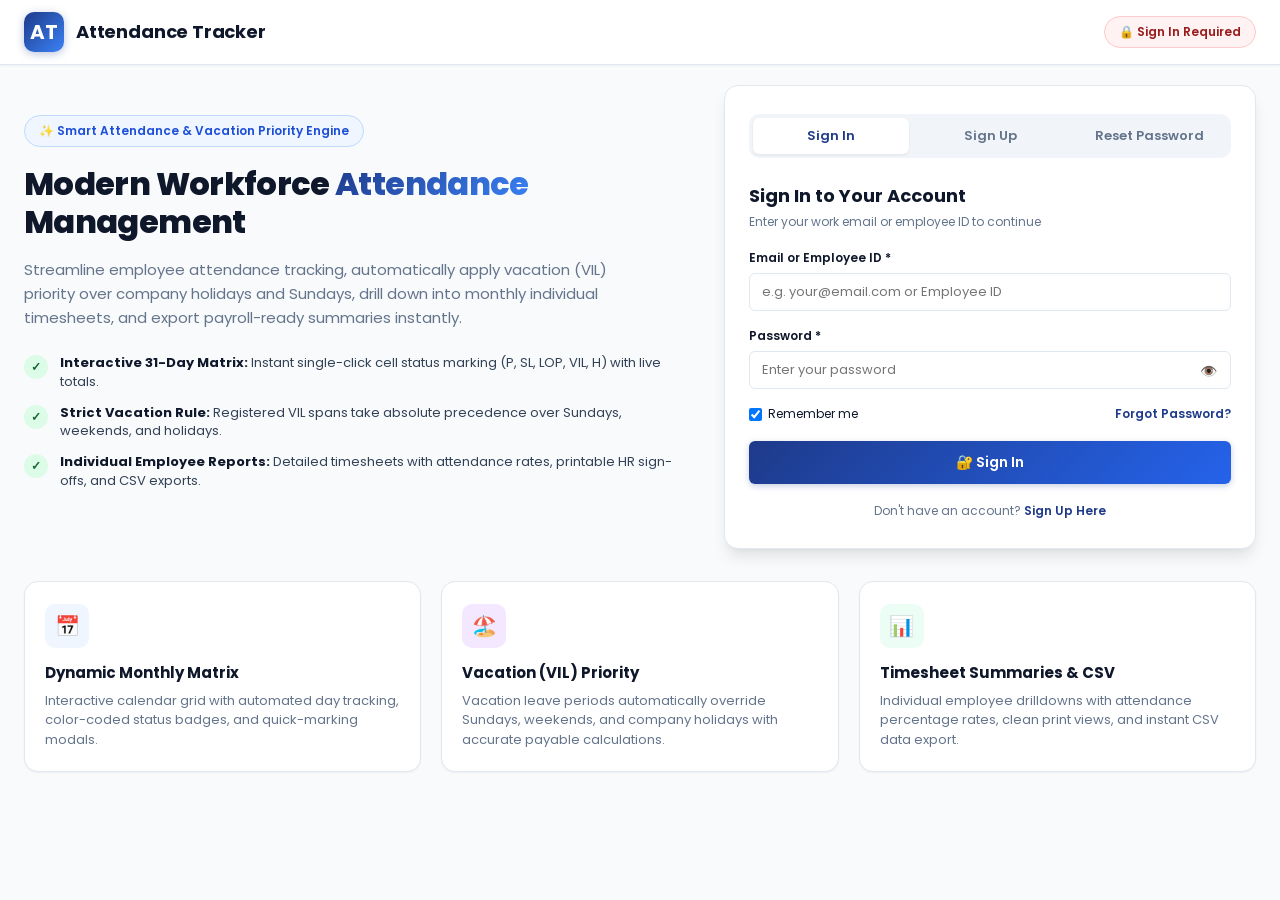
==== commit 6358edbf: "Add files via upload" ====
--- a/index.html
+++ b/index.html
@@ -59,6 +59,9 @@
       <button class="tab-btn" data-tab="reports">
         📊 Monthly Summaries
       </button>
+      <button class="tab-btn" data-tab="settings">
+        ⚙️ Settings
+      </button>
     </div>
   </nav>
 
@@ -173,19 +176,6 @@
                 <p><strong>Individual Employee Reports:</strong> Detailed timesheets with attendance rates, printable HR sign-offs, and CSV exports.</p>
               </div>
             </div>
-
-            <!-- Demo Quick-Fill Credentials Box -->
-            <div class="demo-accounts-box">
-              <h4>⚡ Quick Demo Credentials (1-Click Test):</h4>
-              <div class="demo-pills-row">
-                <button type="button" class="demo-pill-btn" onclick="quickFillDemo('admin')">
-                  🛡️ <strong>Admin:</strong> admin@company.com (pass: password123)
-                </button>
-                <button type="button" class="demo-pill-btn" onclick="quickFillDemo('employee')">
-                  👤 <strong>Employee:</strong> diwakar@company.com (pass: password123)
-                </button>
-              </div>
-            </div>
           </div>
 
           <!-- Right Auth Card -->
@@ -233,7 +223,7 @@
 
                 <div class="form-group">
                   <label for="loginIdentifier">Email or Employee ID *</label>
-                  <input type="text" id="loginIdentifier" class="form-control" placeholder="e.g. admin@company.com or UP05" required autocomplete="username" />
+                  <input type="text" id="loginIdentifier" class="form-control" placeholder="e.g. your@email.com or Employee ID" required autocomplete="username" />
                 </div>
 
                 <div class="form-group form-group-relative">
@@ -323,7 +313,7 @@
 
                 <div class="form-group">
                   <label for="resetIdentifier">Email or Employee ID *</label>
-                  <input type="text" id="resetIdentifier" class="form-control" placeholder="e.g. admin@company.com or UP05" required />
+                  <input type="text" id="resetIdentifier" class="form-control" placeholder="e.g. your@email.com or Employee ID" required />
                 </div>
 
                 <div class="form-group form-group-relative">
@@ -531,6 +521,43 @@
       </div>
     </section>
 
+    <!-- ========================================================================= -->
+    <!-- VIEW 6: SETTINGS (GOOGLE APPS SCRIPT CONNECTION) -->
+    <!-- ========================================================================= -->
+    <section id="view-settings" class="view-section hidden">
+      <div class="view-card">
+        <div class="card-header-flex">
+          <div class="card-title">
+            <h3>Google Sheet Connection</h3>
+            <p>Paste your Google Apps Script Web App URL to sync live with your Google Sheet.</p>
+          </div>
+          <div id="connectionBadge" class="connection-badge demo">
+            <span class="pulse-dot"></span> Local Demo Mode
+          </div>
+        </div>
+
+        <form id="gasSettingsForm" style="max-width:640px; margin-top:16px;">
+          <div class="form-group">
+            <label for="gasApiUrlInput">Web App URL (ends in /exec) *</label>
+            <input type="url" id="gasApiUrlInput" class="form-control" placeholder="https://script.google.com/macros/s/XXXXXXXXXXXX/exec" />
+          </div>
+
+          <div style="display:flex; gap:10px; margin-top:10px;">
+            <button type="button" class="btn btn-secondary" onclick="testGasConnection()">
+              🔌 Test Connection
+            </button>
+            <button type="submit" class="btn btn-primary">
+              💾 Save &amp; Sync
+            </button>
+          </div>
+
+          <small style="color:var(--text-muted); display:block; margin-top:14px;">
+            💡 <em>Get this URL from your Google Sheet: Extensions &gt; Apps Script &gt; Deploy &gt; New deployment &gt; Web app (Execute as: Me, Who has access: Anyone).</em>
+          </small>
+        </form>
+      </div>
+    </section>
+
   </main>
 
   <!-- ========================================================================= -->
